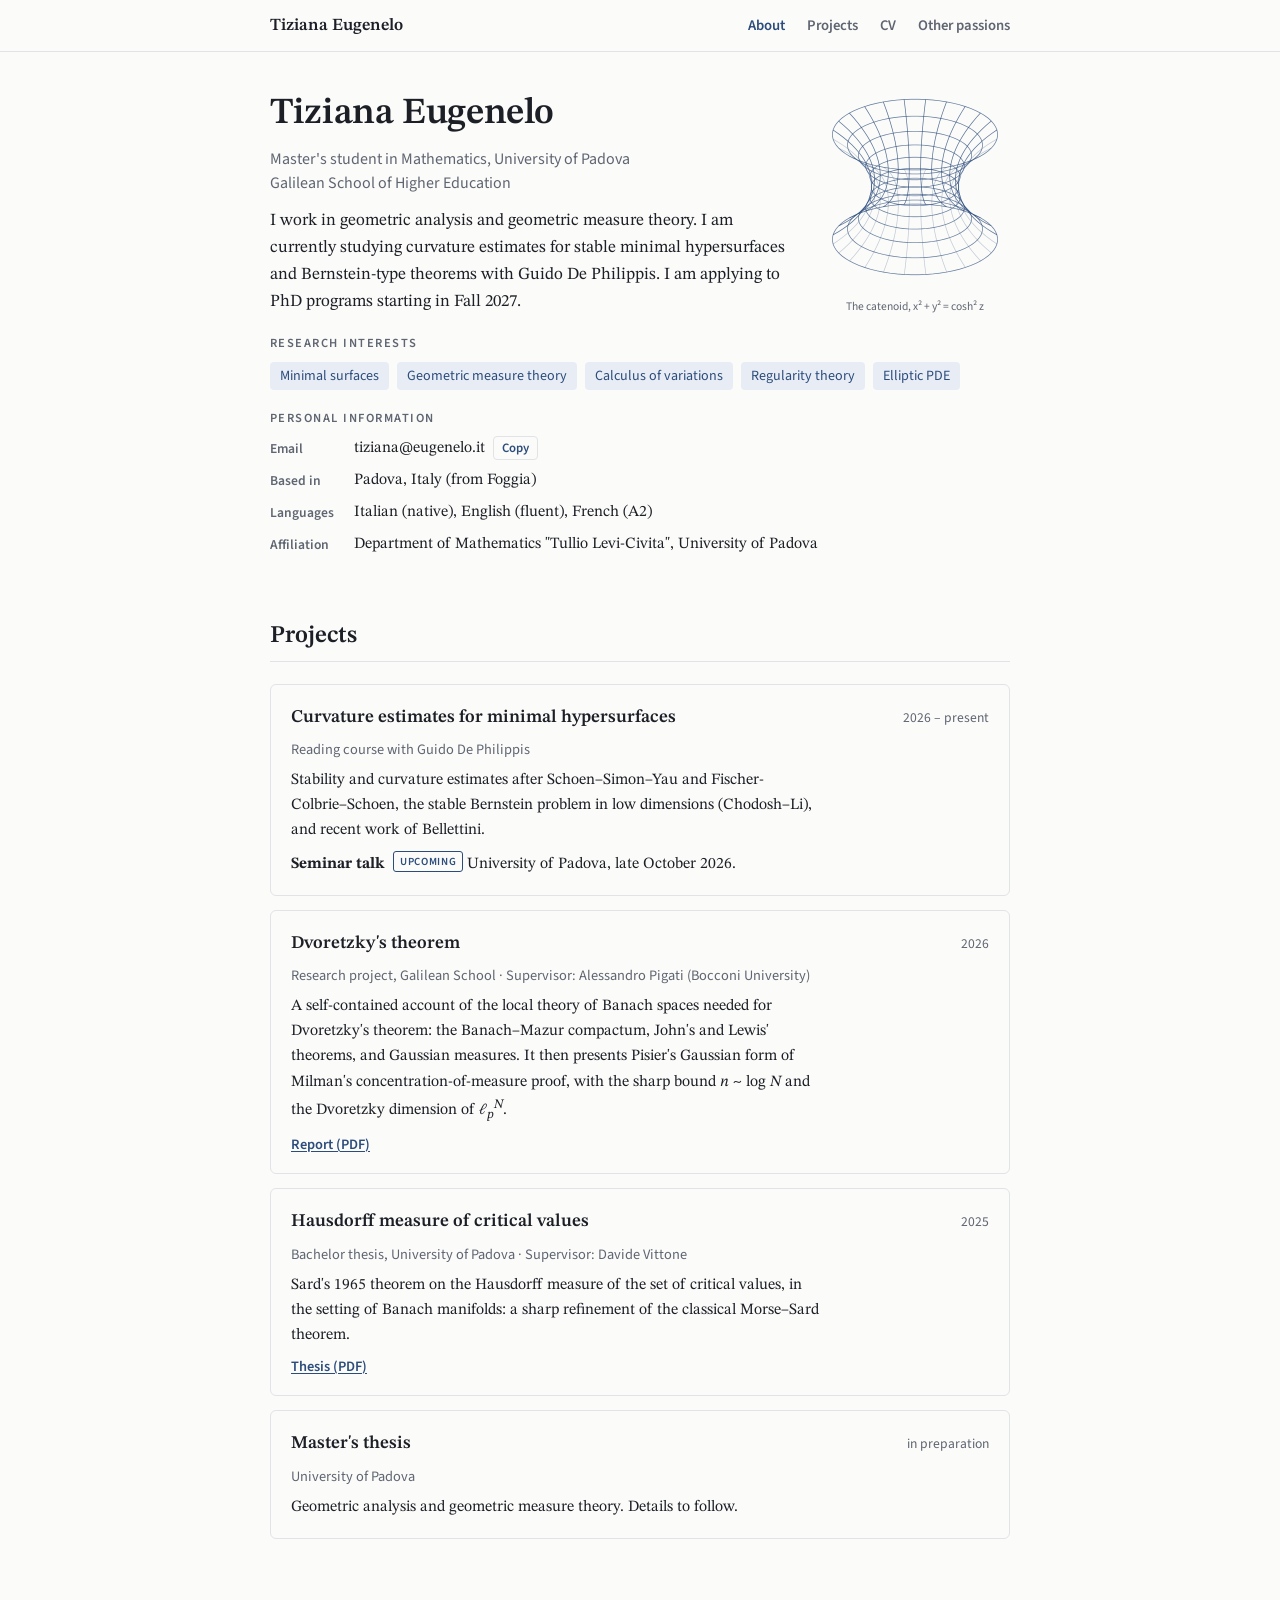
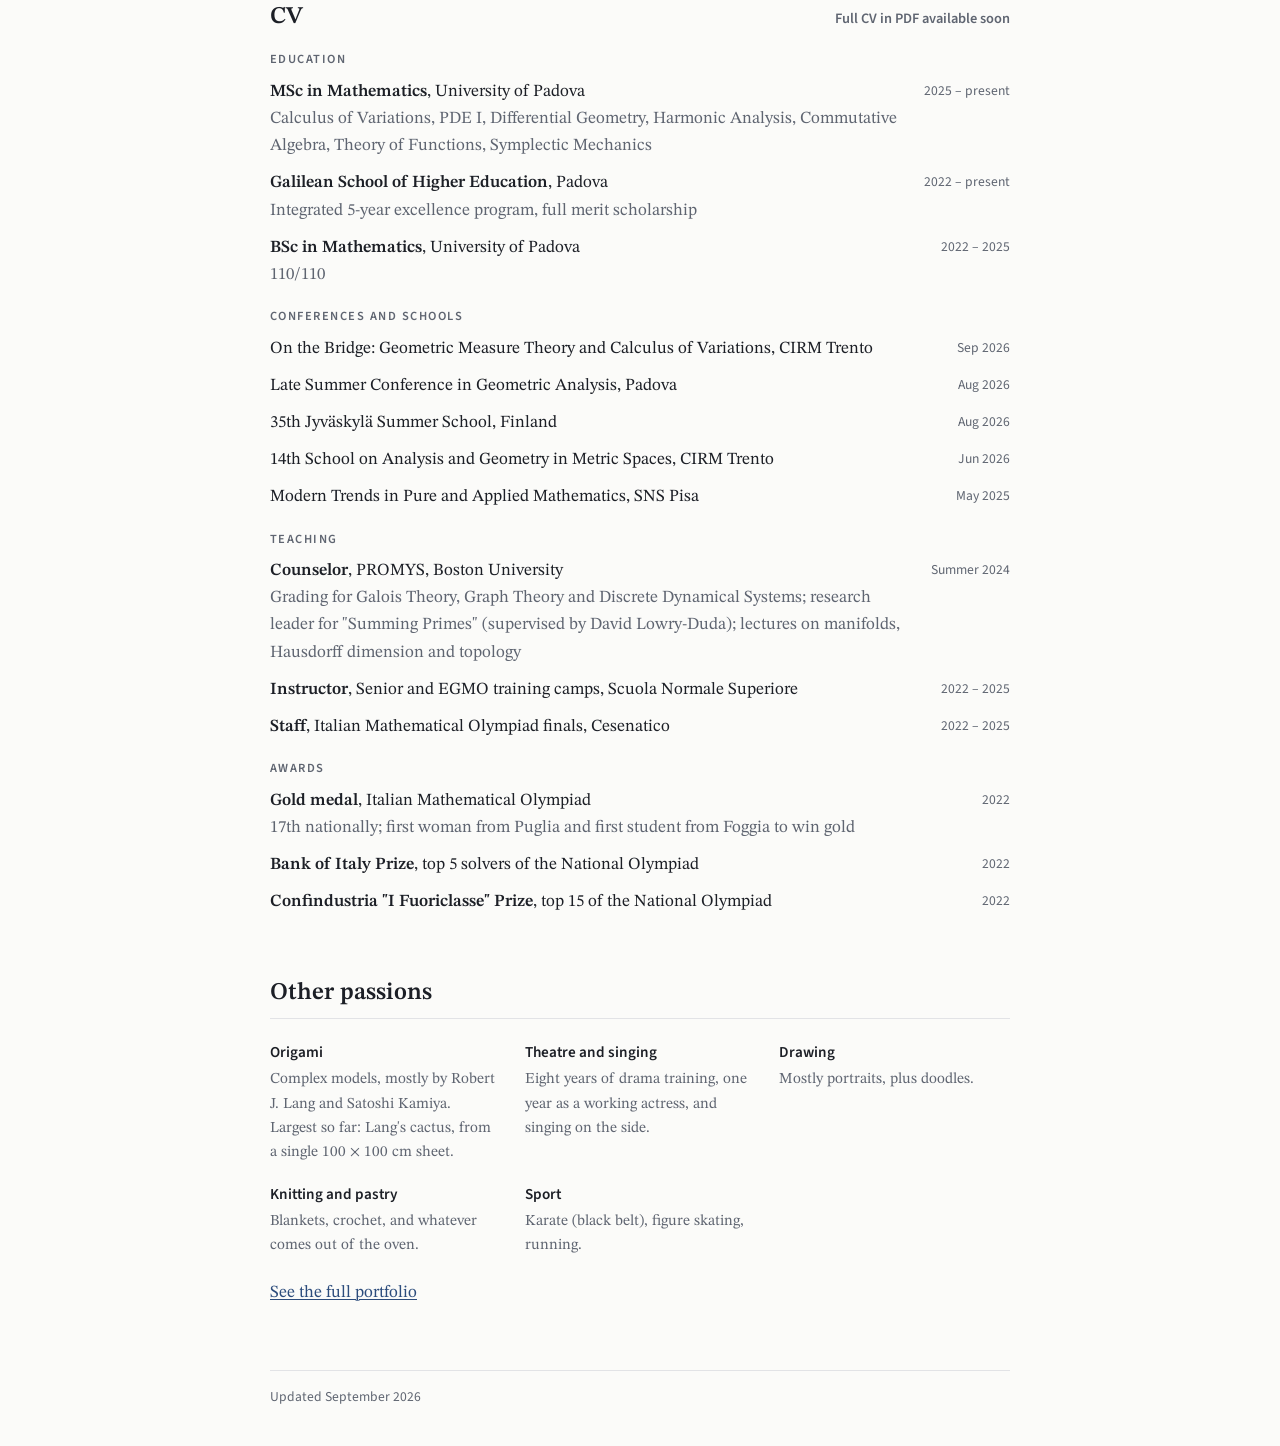
==== index.html @ 927a33cb "Add files via upload" ====
<!doctype html>
<html lang="en">
<head>
<meta charset="utf-8">
<meta name="viewport" content="width=device-width, initial-scale=1, viewport-fit=cover">
<meta name="description" content="Tiziana Eugenelo, master's student in mathematics at the University of Padova and the Galilean School. Geometric analysis and geometric measure theory.">
<title>Tiziana Eugenelo</title>
<link rel="preconnect" href="https://fonts.googleapis.com">
<link rel="stylesheet" href="https://fonts.googleapis.com/css2?family=STIX+Two+Text:ital,wght@0,400;0,600;1,400&family=Source+Sans+3:wght@400;600&display=swap">
<style>
/* Layout: homepage accademica a colonna singola, barra di navigazione fissa con quattro sezioni; catenoide accanto al nome */
:root{
  --paper:#fbfbf9; --ink:#1c1f26; --muted:#5f6571; --rule:#e2e3e6;
  --accent:#2c4c7c; --accent-soft:#e8edf5; --nav:rgba(251,251,249,.92);
  --serif:"STIX Two Text", "Palatino Linotype", Palatino, Georgia, serif;
  --sans:"Source Sans 3", "Segoe UI", system-ui, sans-serif;
}
@media (prefers-color-scheme: dark){:root:not([data-theme="light"]){
  --paper:#15171c; --ink:#e4e6ea; --muted:#9aa0ab; --rule:#2b2f37; --accent:#8fb0e0; --accent-soft:#1f2836; --nav:rgba(21,23,28,.92); color-scheme:dark}}
:root[data-theme="dark"]{
  --paper:#15171c; --ink:#e4e6ea; --muted:#9aa0ab; --rule:#2b2f37; --accent:#8fb0e0; --accent-soft:#1f2836; --nav:rgba(21,23,28,.92); color-scheme:dark}
*{box-sizing:border-box}
html{scroll-behavior:smooth;scroll-padding-top:64px}
@media (prefers-reduced-motion: reduce){html{scroll-behavior:auto}}
body{background:var(--paper);color:var(--ink);font:17px/1.6 var(--serif);margin:0}
a{color:var(--accent);text-decoration-thickness:1px;text-underline-offset:2px}
a:hover{text-decoration-thickness:2px}
a:focus-visible{outline:2px solid var(--accent);outline-offset:2px;border-radius:2px}
h1,h2,h3{font-weight:600;margin:0;text-wrap:balance;line-height:1.2}
h1{font-size:2.3rem;letter-spacing:-.01em}
h2{font-size:1.5rem}
h3{font:600 .78rem/1 var(--sans);letter-spacing:.12em;text-transform:uppercase;color:var(--muted)}
p{margin:0;max-width:66ch}

nav{position:sticky;top:env(safe-area-inset-top,0px);z-index:5;background:var(--nav);backdrop-filter:blur(6px);border-bottom:1px solid var(--rule)}
nav .in{max-width:780px;margin:0 auto;padding-inline:20px;padding-block:12px;display:flex;gap:6px 22px;flex-wrap:wrap;align-items:baseline}
nav .name{font-weight:600;margin-right:auto}
nav a{font:600 .92rem var(--sans);text-decoration:none;color:var(--muted)}
nav a:hover,nav a.on{color:var(--accent)}

main{max-width:780px;margin:0 auto;padding-inline:20px;padding-block:40px 64px;display:grid;gap:64px}
section{display:grid;gap:22px}
section > h2{padding-bottom:10px;border-bottom:1px solid var(--rule)}
.block{display:grid;gap:12px}

/* About */
.intro{display:grid;grid-template-columns:1fr 190px;gap:28px;align-items:center}
.intro > div{display:grid;gap:12px;min-width:0}
.role{font-family:var(--sans);color:var(--muted);font-size:1rem;line-height:1.45}
canvas{width:190px;height:190px;max-width:100%;display:block}
.caption{font:400 .72rem var(--sans);color:var(--muted);text-align:center;margin-top:4px}
.chips{display:flex;flex-wrap:wrap;gap:8px}
.chips span{font:400 .88rem var(--sans);background:var(--accent-soft);color:var(--accent);padding:4px 10px;border-radius:4px}
.facts{display:grid;grid-template-columns:auto 1fr;gap:6px 20px;font-size:.98rem;margin:0}
.facts dt{font:600 .85rem/1.9 var(--sans);color:var(--muted)}
.facts dd{margin:0;min-width:0}
.copy{font:600 .8rem var(--sans);background:transparent;color:var(--accent);border:1px solid var(--rule);border-radius:4px;padding:2px 8px;margin-left:8px;cursor:pointer}
.copy:focus-visible{outline:2px solid var(--accent);outline-offset:2px}

/* Projects */
.projects{display:grid;gap:14px}
.proj{border:1px solid var(--rule);border-radius:6px;padding:18px 20px;display:grid;gap:8px;min-width:0}
.proj .top{display:flex;justify-content:space-between;align-items:baseline;gap:4px 16px;flex-wrap:wrap}
.proj .t{font-size:1.12rem;font-weight:600}
.proj .d{font:400 .85rem var(--sans);color:var(--muted);font-variant-numeric:tabular-nums}
.proj .who{font:400 .9rem var(--sans);color:var(--muted)}
.proj p{font-size:.98rem}
.proj .files{display:flex;gap:16px;flex-wrap:wrap;font:600 .9rem var(--sans)}
.pill{font:600 .68rem var(--sans);letter-spacing:.06em;text-transform:uppercase;color:var(--accent);border:1px solid var(--accent);padding:2px 6px;border-radius:3px;margin-left:8px;vertical-align:3px}

/* CV */
.cvhead{display:flex;justify-content:space-between;align-items:baseline;gap:8px 16px;flex-wrap:wrap}
.cvpdf{font:600 .9rem var(--sans);color:var(--muted)}
.rows{display:grid;gap:10px}
.row{display:grid;grid-template-columns:1fr auto;gap:2px 16px}
.row .t{min-width:0}
.row .t b{font-weight:600}
.row .t span{color:var(--muted)}
.row .d{font:400 .85rem var(--sans);color:var(--muted);white-space:nowrap;text-align:right;font-variant-numeric:tabular-nums;padding-top:3px}

/* Other passions */
.passions{display:grid;grid-template-columns:repeat(auto-fit,minmax(210px,1fr));gap:18px 24px}
.passion{display:grid;gap:4px;align-content:start;min-width:0}
.passion b{font:600 .95rem var(--sans)}
.passion p{font-size:.95rem;color:var(--muted)}

footer{max-width:780px;margin:0 auto;padding-inline:20px;padding-block:0 40px;font:400 .85rem var(--sans);color:var(--muted)}
footer div{border-top:1px solid var(--rule);padding-top:16px}

@media (max-width:600px){
  body{font-size:16px}
  .intro{grid-template-columns:1fr}
  .intro .fig{order:-1;justify-self:start}
  canvas{width:130px;height:130px}
  .caption{text-align:left}
  h1{font-size:1.9rem}
  .row{grid-template-columns:1fr}
  .row .d{text-align:left;padding-top:0}
  nav .name{display:none}
}
</style>
</head>
<body>


<nav aria-label="Sections">
  <div class="in">
    <span class="name">Tiziana Eugenelo</span>
    <a href="#about">About</a>
    <a href="#projects">Projects</a>
    <a href="#cv">CV</a>
    <a href="#passions">Other passions</a>
  </div>
</nav>

<main>
  <section id="about" aria-label="About">
    <div class="intro">
      <div>
        <h1>Tiziana Eugenelo</h1>
        <p class="role">Master's student in Mathematics, University of Padova<br>Galilean School of Higher Education</p>
        <p>I work in geometric analysis and geometric measure theory. I am currently studying curvature estimates for stable minimal hypersurfaces and Bernstein-type theorems with Guido De Philippis. I am applying to PhD programs starting in Fall 2027.</p>
      </div>
      <div class="fig">
        <canvas id="catenoid" width="380" height="380" aria-label="Wireframe drawing of a catenoid, a minimal surface of revolution"></canvas>
        <p class="caption">The catenoid, x² + y² = cosh² z</p>
      </div>
    </div>
    <div class="block">
      <h3>Research interests</h3>
      <div class="chips"><span>Minimal surfaces</span><span>Geometric measure theory</span><span>Calculus of variations</span><span>Regularity theory</span><span>Elliptic PDE</span></div>
    </div>
    <div class="block">
      <h3>Personal information</h3>
      <dl class="facts">
        <dt>Email</dt><dd><span id="email">tiziana@eugenelo.it</span><button class="copy" id="copy" type="button">Copy</button></dd>
        <dt>Based in</dt><dd>Padova, Italy (from Foggia)</dd>
        <dt>Languages</dt><dd>Italian (native), English (fluent), French (A2)</dd>
        <dt>Affiliation</dt><dd>Department of Mathematics "Tullio Levi-Civita", University of Padova</dd>
      </dl>
    </div>
  </section>

  <section id="projects">
    <h2>Projects</h2>
    <div class="projects">
      <article class="proj">
        <div class="top"><span class="t">Curvature estimates for minimal hypersurfaces</span><span class="d">2026 – present</span></div>
        <span class="who">Reading course with Guido De Philippis</span>
        <p>Stability and curvature estimates after Schoen–Simon–Yau and Fischer-Colbrie–Schoen, the stable Bernstein problem in low dimensions (Chodosh–Li), and recent work of Bellettini.</p>
        <p><b>Seminar talk</b><span class="pill">upcoming</span> University of Padova, late October 2026.</p>
      </article>
      <article class="proj">
        <div class="top"><span class="t">Dvoretzky's theorem</span><span class="d">2026</span></div>
        <span class="who">Research project, Galilean School · Supervisor: Alessandro Pigati (Bocconi University)</span>
        <p>A self-contained account of the local theory of Banach spaces needed for Dvoretzky's theorem: the Banach–Mazur compactum, John's and Lewis' theorems, and Gaussian measures. It then presents Pisier's Gaussian form of Milman's concentration-of-measure proof, with the sharp bound <i>n</i> ~ log <i>N</i> and the Dvoretzky dimension of ℓ<sub><i>p</i></sub><sup><i>N</i></sup>.</p>
        <div class="files"><a href="eugenelo-dvoretzky.pdf">Report (PDF)</a></div>
      </article>
      <article class="proj">
        <div class="top"><span class="t">Hausdorff measure of critical values</span><span class="d">2025</span></div>
        <span class="who">Bachelor thesis, University of Padova · Supervisor: Davide Vittone</span>
        <p>Sard's 1965 theorem on the Hausdorff measure of the set of critical values, in the setting of Banach manifolds: a sharp refinement of the classical Morse–Sard theorem.</p>
        <div class="files"><a href="eugenelo-bachelor-thesis.pdf">Thesis (PDF)</a></div>
      </article>
      <article class="proj">
        <div class="top"><span class="t">Master's thesis</span><span class="d">in preparation</span></div>
        <span class="who">University of Padova</span>
        <p>Geometric analysis and geometric measure theory. Details to follow.</p>
      </article>
    </div>
  </section>

  <section id="cv">
    <div class="cvhead"><h2>CV</h2><span class="cvpdf">Full CV in PDF available soon</span></div>

    <div class="block">
      <h3>Education</h3>
      <div class="rows">
        <div class="row"><div class="t"><b>MSc in Mathematics</b>, University of Padova<br><span>Calculus of Variations, PDE I, Differential Geometry, Harmonic Analysis, Commutative Algebra, Theory of Functions, Symplectic Mechanics</span></div><span class="d">2025 – present</span></div>
        <div class="row"><div class="t"><b>Galilean School of Higher Education</b>, Padova<br><span>Integrated 5-year excellence program, full merit scholarship</span></div><span class="d">2022 – present</span></div>
        <div class="row"><div class="t"><b>BSc in Mathematics</b>, University of Padova<br><span>110/110</span></div><span class="d">2022 – 2025</span></div>
      </div>
    </div>

    <div class="block">
      <h3>Conferences and schools</h3>
      <div class="rows">
        <div class="row"><div class="t">On the Bridge: Geometric Measure Theory and Calculus of Variations, CIRM Trento</div><span class="d">Sep 2026</span></div>
        <div class="row"><div class="t">Late Summer Conference in Geometric Analysis, Padova</div><span class="d">Aug 2026</span></div>
        <div class="row"><div class="t">35th Jyväskylä Summer School, Finland</div><span class="d">Aug 2026</span></div>
        <div class="row"><div class="t">14th School on Analysis and Geometry in Metric Spaces, CIRM Trento</div><span class="d">Jun 2026</span></div>
        <div class="row"><div class="t">Modern Trends in Pure and Applied Mathematics, SNS Pisa</div><span class="d">May 2025</span></div>
      </div>
    </div>

    <div class="block">
      <h3>Teaching</h3>
      <div class="rows">
        <div class="row"><div class="t"><b>Counselor</b>, PROMYS, Boston University<br><span>Grading for Galois Theory, Graph Theory and Discrete Dynamical Systems; research leader for "Summing Primes" (supervised by David Lowry-Duda); lectures on manifolds, Hausdorff dimension and topology</span></div><span class="d">Summer 2024</span></div>
        <div class="row"><div class="t"><b>Instructor</b>, Senior and EGMO training camps, Scuola Normale Superiore</div><span class="d">2022 – 2025</span></div>
        <div class="row"><div class="t"><b>Staff</b>, Italian Mathematical Olympiad finals, Cesenatico</div><span class="d">2022 – 2025</span></div>
      </div>
    </div>

    <div class="block">
      <h3>Awards</h3>
      <div class="rows">
        <div class="row"><div class="t"><b>Gold medal</b>, Italian Mathematical Olympiad<br><span>17th nationally; first woman from Puglia and first student from Foggia to win gold</span></div><span class="d">2022</span></div>
        <div class="row"><div class="t"><b>Bank of Italy Prize</b>, top 5 solvers of the National Olympiad</div><span class="d">2022</span></div>
        <div class="row"><div class="t"><b>Confindustria "I Fuoriclasse" Prize</b>, top 15 of the National Olympiad</div><span class="d">2022</span></div>
      </div>
    </div>
  </section>

  <section id="passions">
    <h2>Other passions</h2>
    <div class="passions">
      <div class="passion"><b>Origami</b><p>Complex models, mostly by Robert J. Lang and Satoshi Kamiya. Largest so far: Lang's cactus, from a single 100 × 100 cm sheet.</p></div>
      <div class="passion"><b>Theatre and singing</b><p>Eight years of drama training, one year as a working actress, and singing on the side.</p></div>
      <div class="passion"><b>Drawing</b><p>Mostly portraits, plus doodles.</p></div>
      <div class="passion"><b>Knitting and pastry</b><p>Blankets, crochet, and whatever comes out of the oven.</p></div>
      <div class="passion"><b>Sport</b><p>Karate (black belt), figure skating, running.</p></div>
    </div>
    <p><a href="https://tizianaeugenelo.wixsite.com/tiziana-eugenelo">See the full portfolio</a></p>
  </section>
</main>

<footer><div>Updated September 2026</div></footer>

<script>
(function(){
  var btn=document.getElementById('copy');
  btn.addEventListener('click',function(){
    var t=document.getElementById('email').textContent;
    function sel(){var r=document.createRange();r.selectNodeContents(document.getElementById('email'));var s=getSelection();s.removeAllRanges();s.addRange(r);btn.textContent='Selected';}
    if(navigator.clipboard&&navigator.clipboard.writeText){navigator.clipboard.writeText(t).then(function(){btn.textContent='Copied';},sel);}else sel();
    setTimeout(function(){btn.textContent='Copy';},1800);
  });
  var links=[].slice.call(document.querySelectorAll('nav a'));
  if('IntersectionObserver' in window){
    var io=new IntersectionObserver(function(es){es.forEach(function(e){if(e.isIntersecting){links.forEach(function(a){a.classList.toggle('on',a.getAttribute('href')==='#'+e.target.id);});}});},{rootMargin:'-40% 0px -55% 0px'});
    document.querySelectorAll('main section').forEach(function(s){io.observe(s);});
  }
})();
(function(){
  var c=document.getElementById('catenoid'); if(!c) return;
  var ctx=c.getContext('2d'), W=c.width, H=c.height;
  var reduce=window.matchMedia&&window.matchMedia('(prefers-reduced-motion: reduce)').matches;
  function colors(){var s=getComputedStyle(document.documentElement);return s.getPropertyValue('--accent').trim()||'#2c4c7c';}
  var col=colors();
  var V=1.25, scale=W/(2*Math.cosh(V)*1.15);
  function proj(u,v,a){
    var x=Math.cosh(v)*Math.cos(u), y=Math.cosh(v)*Math.sin(u), z=v;
    var xr=x*Math.cos(a)-y*Math.sin(a), yr=x*Math.sin(a)+y*Math.cos(a);
    var tilt=0.42, zr=z*Math.cos(tilt)-yr*Math.sin(tilt), depth=z*Math.sin(tilt)+yr*Math.cos(tilt);
    return [W/2+xr*scale, H/2-zr*scale*1.05, depth];
  }
  function line(pts){ctx.beginPath();pts.forEach(function(p,i){i?ctx.lineTo(p[0],p[1]):ctx.moveTo(p[0],p[1]);});ctx.stroke();}
  function draw(a){
    col=colors();
    ctx.clearRect(0,0,W,H); ctx.lineWidth=1.4; ctx.strokeStyle=col;
    var i,j,pts;
    for(i=0;i<=10;i++){var v=-V+2*V*i/10;pts=[];for(j=0;j<=72;j++)pts.push(proj(2*Math.PI*j/72,v,a));ctx.globalAlpha=0.75;line(pts);}
    for(i=0;i<24;i++){var u=2*Math.PI*i/24;pts=[];for(j=0;j<=30;j++)pts.push(proj(u,-V+2*V*j/30,a));var d=proj(u,0,a)[2];ctx.globalAlpha=d>0?0.28:0.8;line(pts);}
    ctx.globalAlpha=1;
  }
  if(reduce){draw(0.6);return;}
  var a=0.6; function tick(){a+=0.0035;draw(a);requestAnimationFrame(tick);} tick();
})();
</script>

</body>
</html>
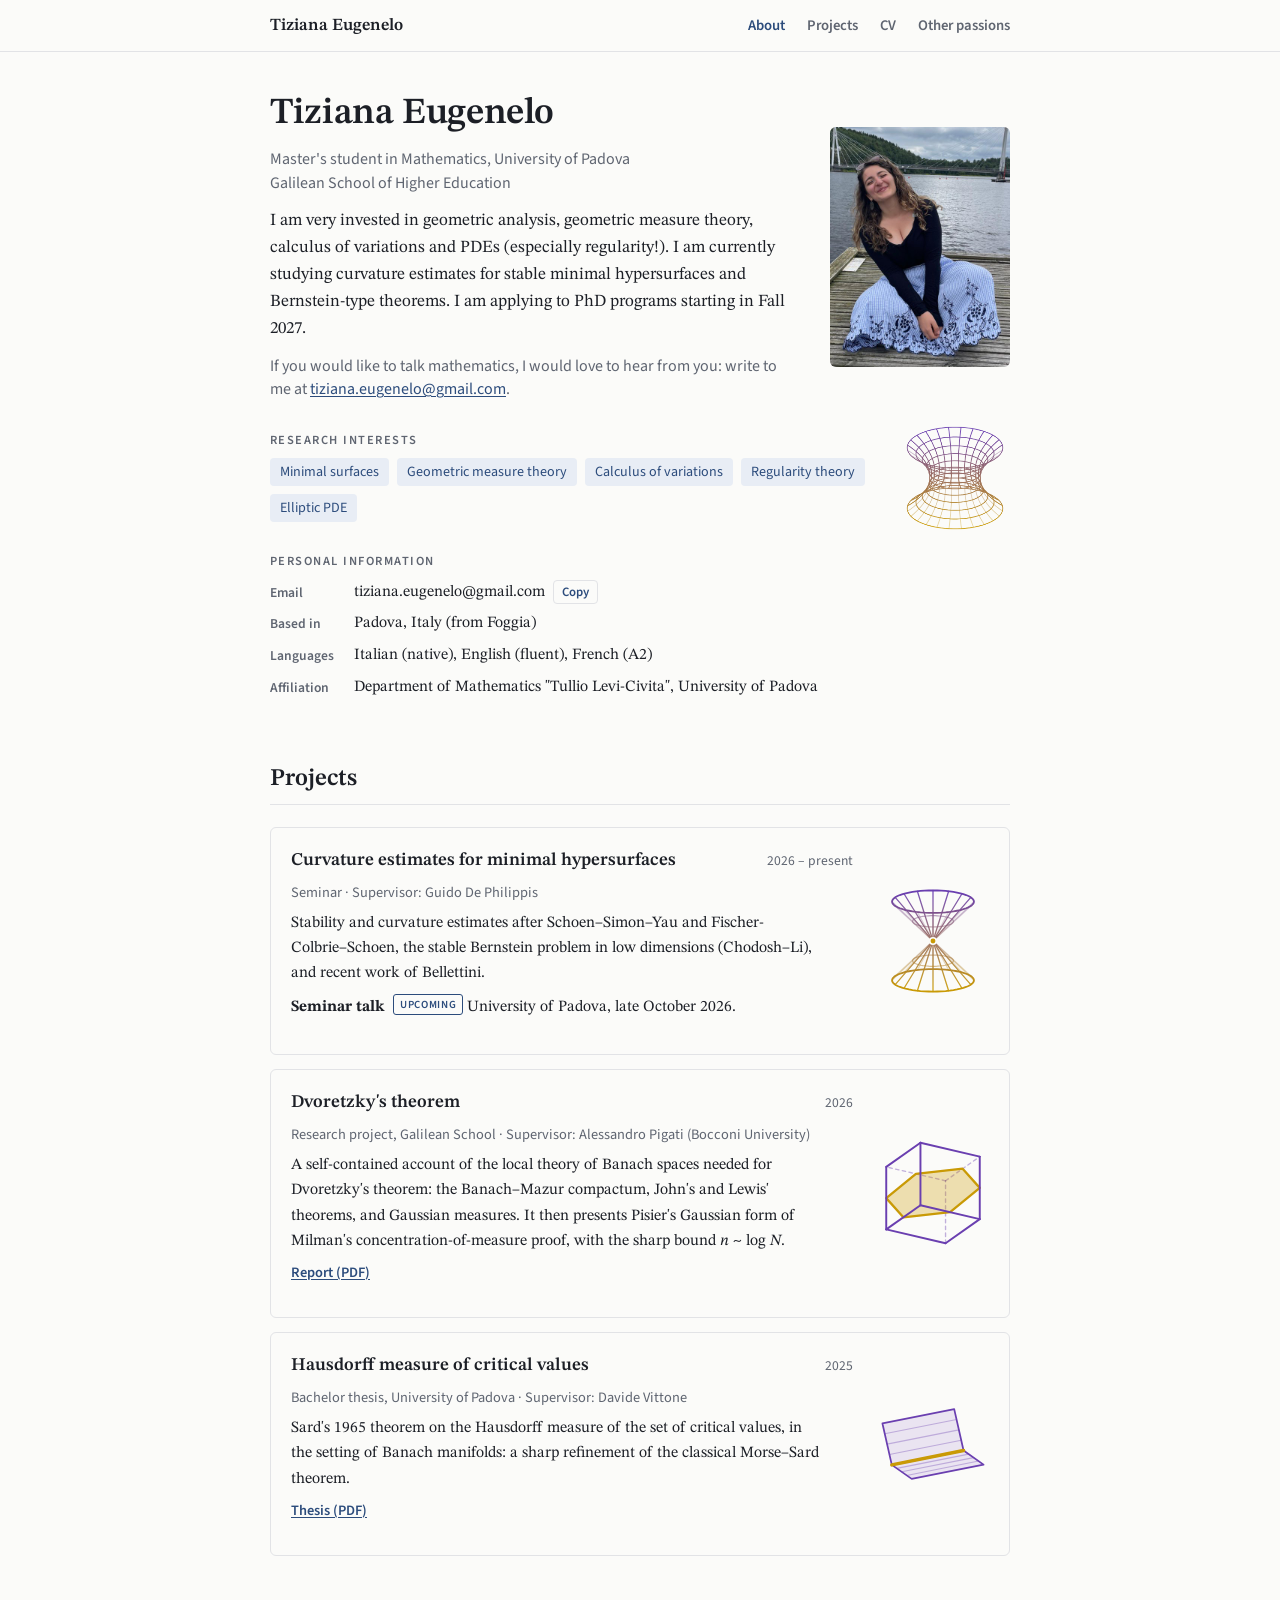
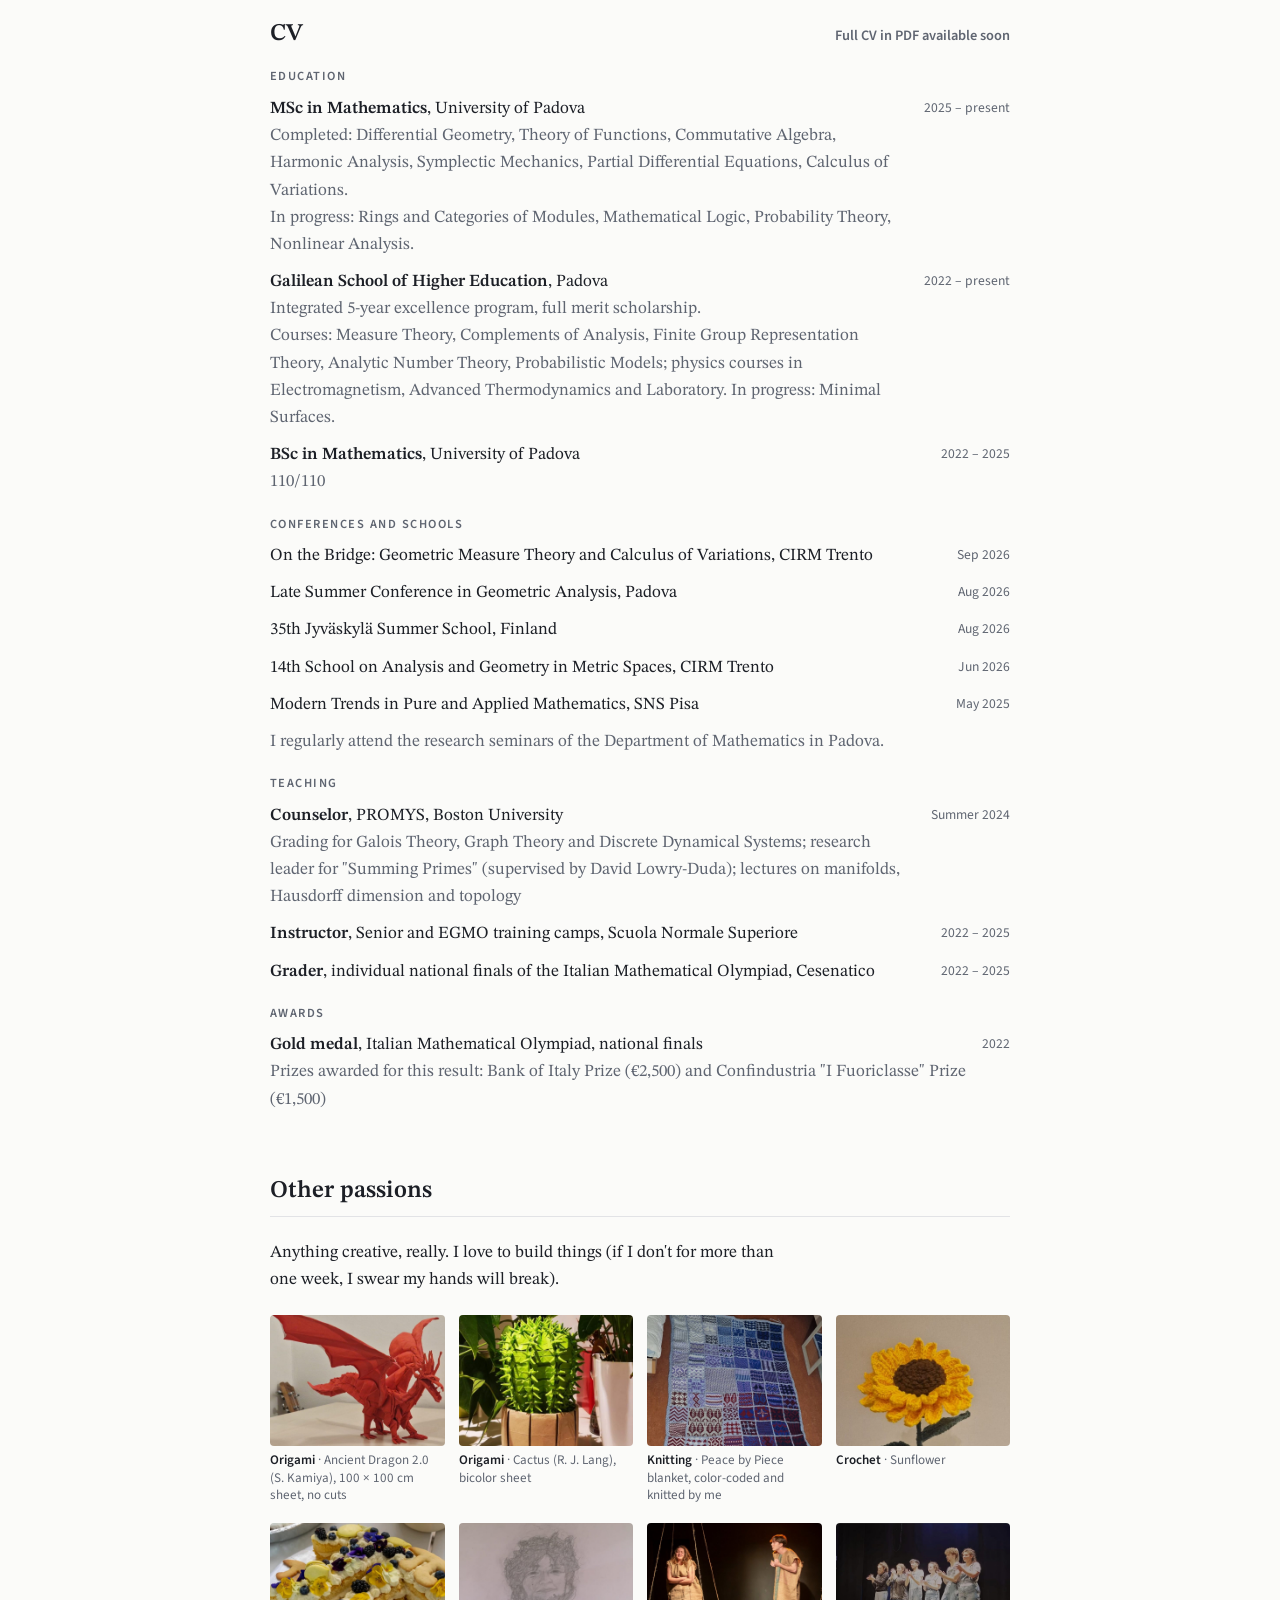
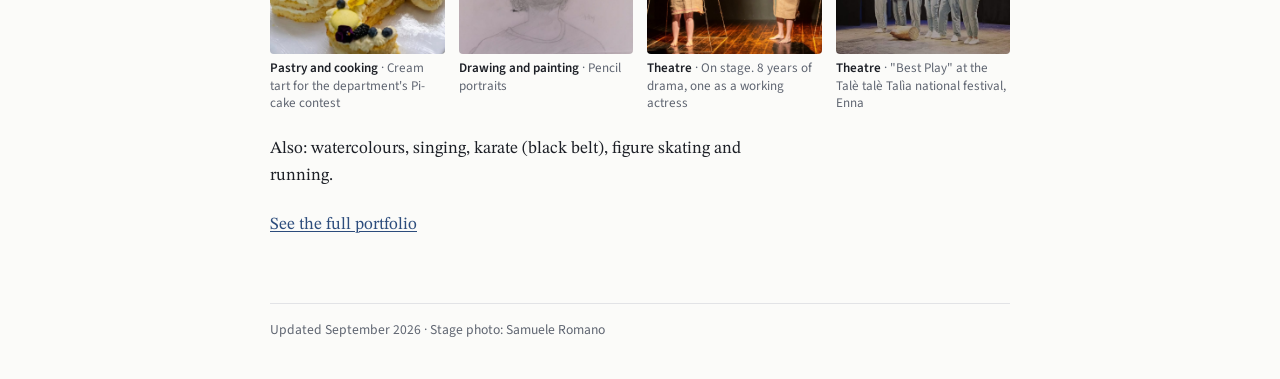
==== commit c0381258: "Add files via upload" ====
--- a/index.html
+++ b/index.html
@@ -8,17 +8,17 @@
 <link rel="preconnect" href="https://fonts.googleapis.com">
 <link rel="stylesheet" href="https://fonts.googleapis.com/css2?family=STIX+Two+Text:ital,wght@0,400;0,600;1,400&family=Source+Sans+3:wght@400;600&display=swap">
 <style>
-/* Layout: homepage accademica a colonna singola, barra di navigazione fissa con quattro sezioni; catenoide accanto al nome */
+/* Layout: homepage accademica a colonna singola, barra fissa con quattro sezioni; foto accanto al nome, catenoide accanto agli interessi, galleria 4×2 per le passioni */
 :root{
   --paper:#fbfbf9; --ink:#1c1f26; --muted:#5f6571; --rule:#e2e3e6;
-  --accent:#2c4c7c; --accent-soft:#e8edf5; --nav:rgba(251,251,249,.92);
+  --accent:#2c4c7c; --accent-soft:#e8edf5; --cat-a:#6a3fb0; --cat-b:#c99a06; --nav:rgba(251,251,249,.92);
   --serif:"STIX Two Text", "Palatino Linotype", Palatino, Georgia, serif;
   --sans:"Source Sans 3", "Segoe UI", system-ui, sans-serif;
 }
 @media (prefers-color-scheme: dark){:root:not([data-theme="light"]){
-  --paper:#15171c; --ink:#e4e6ea; --muted:#9aa0ab; --rule:#2b2f37; --accent:#8fb0e0; --accent-soft:#1f2836; --nav:rgba(21,23,28,.92); color-scheme:dark}}
+  --paper:#15171c; --ink:#e4e6ea; --muted:#9aa0ab; --rule:#2b2f37; --accent:#8fb0e0; --accent-soft:#1f2836; --cat-a:#b28ef0; --cat-b:#f2cc4a; --nav:rgba(21,23,28,.92); color-scheme:dark}}
 :root[data-theme="dark"]{
-  --paper:#15171c; --ink:#e4e6ea; --muted:#9aa0ab; --rule:#2b2f37; --accent:#8fb0e0; --accent-soft:#1f2836; --nav:rgba(21,23,28,.92); color-scheme:dark}
+  --paper:#15171c; --ink:#e4e6ea; --muted:#9aa0ab; --rule:#2b2f37; --accent:#8fb0e0; --accent-soft:#1f2836; --cat-a:#b28ef0; --cat-b:#f2cc4a; --nav:rgba(21,23,28,.92); color-scheme:dark}
 *{box-sizing:border-box}
 html{scroll-behavior:smooth;scroll-padding-top:64px}
 @media (prefers-reduced-motion: reduce){html{scroll-behavior:auto}}
@@ -44,10 +44,13 @@
 .block{display:grid;gap:12px}
 
 /* About */
-.intro{display:grid;grid-template-columns:1fr 190px;gap:28px;align-items:center}
+.intro{display:grid;grid-template-columns:1fr 180px;gap:32px;align-items:center}
+.photo{width:180px;height:auto;aspect-ratio:3/4;max-width:100%;object-fit:cover;border-radius:6px;display:block}
+.interests{display:grid;grid-template-columns:1fr 110px;gap:20px;align-items:center}
+.interests > div{display:grid;gap:12px;min-width:0}
 .intro > div{display:grid;gap:12px;min-width:0}
 .role{font-family:var(--sans);color:var(--muted);font-size:1rem;line-height:1.45}
-canvas{width:190px;height:190px;max-width:100%;display:block}
+canvas{width:110px;height:110px;max-width:100%;display:block}
 .caption{font:400 .72rem var(--sans);color:var(--muted);text-align:center;margin-top:4px}
 .chips{display:flex;flex-wrap:wrap;gap:8px}
 .chips span{font:400 .88rem var(--sans);background:var(--accent-soft);color:var(--accent);padding:4px 10px;border-radius:4px}
@@ -66,6 +69,21 @@
 .proj .who{font:400 .9rem var(--sans);color:var(--muted)}
 .proj p{font-size:.98rem}
 .proj .files{display:flex;gap:16px;flex-wrap:wrap;font:600 .9rem var(--sans)}
+.proj.withfig{grid-template-columns:minmax(0,1fr) 112px;column-gap:24px}
+.proj.withfig > *{grid-column:1}
+.proj.withfig > .pfig{grid-column:2;grid-row:1 / span 6;align-self:center}
+.pfig{width:112px;height:112px;display:block;fill:none;stroke-linecap:round;stroke-linejoin:round}
+.pfig .hid{stroke:var(--cat-a);stroke-width:1.2;opacity:.4;stroke-dasharray:3 3}
+.pfig .face{fill:var(--cat-b);fill-opacity:.3;stroke:var(--cat-b);stroke-width:2}
+.pfig .edge{stroke:var(--cat-a);stroke-width:1.7}
+.pfig .sheet{fill:var(--cat-a);fill-opacity:.12;stroke:var(--cat-a);stroke-width:1.6}
+.pfig .rule{stroke:var(--cat-a);stroke-width:1;opacity:.35}
+.pfig .crease{stroke:var(--cat-b);stroke-width:3.2}
+.pfig .ring{stroke-width:1.7}
+.pfig .ring.thin{stroke-width:1.1;opacity:.55}
+.pfig .gen{stroke-width:1.2;opacity:.9}
+.pfig .gen.back{opacity:.3}
+.pfig .vertex{fill:var(--cat-b);stroke:var(--paper);stroke-width:1.5}
 .pill{font:600 .68rem var(--sans);letter-spacing:.06em;text-transform:uppercase;color:var(--accent);border:1px solid var(--accent);padding:2px 6px;border-radius:3px;margin-left:8px;vertical-align:3px}
 
 /* CV */
@@ -79,10 +97,11 @@
 .row .d{font:400 .85rem var(--sans);color:var(--muted);white-space:nowrap;text-align:right;font-variant-numeric:tabular-nums;padding-top:3px}
 
 /* Other passions */
-.passions{display:grid;grid-template-columns:repeat(auto-fit,minmax(210px,1fr));gap:18px 24px}
-.passion{display:grid;gap:4px;align-content:start;min-width:0}
-.passion b{font:600 .95rem var(--sans)}
-.passion p{font-size:.95rem;color:var(--muted)}
+.gallery{display:grid;grid-template-columns:repeat(4,minmax(0,1fr));gap:18px 14px}
+.gallery figure{margin:0;display:grid;gap:6px;align-content:start;min-width:0}
+.gallery img{width:100%;height:auto;aspect-ratio:4/3;object-fit:cover;border-radius:4px;display:block;background:var(--rule)}
+.gallery figcaption{font:400 .82rem/1.35 var(--sans);color:var(--muted)}
+.gallery figcaption b{font-weight:600;color:var(--ink)}
 
 footer{max-width:780px;margin:0 auto;padding-inline:20px;padding-block:0 40px;font:400 .85rem var(--sans);color:var(--muted)}
 footer div{border-top:1px solid var(--rule);padding-top:16px}
@@ -91,8 +110,12 @@
   body{font-size:16px}
   .intro{grid-template-columns:1fr}
   .intro .fig{order:-1;justify-self:start}
-  canvas{width:130px;height:130px}
-  .caption{text-align:left}
+  .photo{width:140px}
+  .interests{grid-template-columns:1fr 84px}
+  canvas{width:84px;height:84px}
+  .gallery{grid-template-columns:repeat(2,minmax(0,1fr))}
+  .proj.withfig{grid-template-columns:minmax(0,1fr)}
+  .proj.withfig > .pfig{grid-column:1;grid-row:auto;order:-1;width:84px;height:84px}
   h1{font-size:1.9rem}
   .row{grid-template-columns:1fr}
   .row .d{text-align:left;padding-top:0}
@@ -119,21 +142,24 @@
       <div>
         <h1>Tiziana Eugenelo</h1>
         <p class="role">Master's student in Mathematics, University of Padova<br>Galilean School of Higher Education</p>
-        <p>I work in geometric analysis and geometric measure theory. I am currently studying curvature estimates for stable minimal hypersurfaces and Bernstein-type theorems with Guido De Philippis. I am applying to PhD programs starting in Fall 2027.</p>
+        <p>I am very invested in geometric analysis, geometric measure theory, calculus of variations and PDEs (especially regularity!). I am currently studying curvature estimates for stable minimal hypersurfaces and Bernstein-type theorems. I am applying to PhD programs starting in Fall 2027.</p>
+        <p class="role">If you would like to talk mathematics, I would love to hear from you: write to me at <a href="mailto:tiziana.eugenelo@gmail.com" class="mail">tiziana.eugenelo@gmail.com</a>.</p>
       </div>
       <div class="fig">
-        <canvas id="catenoid" width="380" height="380" aria-label="Wireframe drawing of a catenoid, a minimal surface of revolution"></canvas>
-        <p class="caption">The catenoid, x² + y² = cosh² z</p>
-      </div>
-    </div>
-    <div class="block">
-      <h3>Research interests</h3>
-      <div class="chips"><span>Minimal surfaces</span><span>Geometric measure theory</span><span>Calculus of variations</span><span>Regularity theory</span><span>Elliptic PDE</span></div>
+        <img class="photo" src="tiziana.jpg" alt="Tiziana Eugenelo sitting on a pier by a lake in Jyväskylä" width="480" height="640">
+      </div>
+    </div>
+    <div class="interests">
+      <div>
+        <h3>Research interests</h3>
+        <div class="chips"><span>Minimal surfaces</span><span>Geometric measure theory</span><span>Calculus of variations</span><span>Regularity theory</span><span>Elliptic PDE</span></div>
+      </div>
+      <canvas id="catenoid" width="240" height="240" role="img" aria-label="Rotating wireframe of a catenoid, a minimal surface of revolution"></canvas>
     </div>
     <div class="block">
       <h3>Personal information</h3>
       <dl class="facts">
-        <dt>Email</dt><dd><span id="email">tiziana@eugenelo.it</span><button class="copy" id="copy" type="button">Copy</button></dd>
+        <dt>Email</dt><dd><span id="email">tiziana.eugenelo@gmail.com</span><button class="copy" id="copy" type="button">Copy</button></dd>
         <dt>Based in</dt><dd>Padova, Italy (from Foggia)</dd>
         <dt>Languages</dt><dd>Italian (native), English (fluent), French (A2)</dd>
         <dt>Affiliation</dt><dd>Department of Mathematics "Tullio Levi-Civita", University of Padova</dd>
@@ -144,29 +170,27 @@
   <section id="projects">
     <h2>Projects</h2>
     <div class="projects">
-      <article class="proj">
+      <article class="proj withfig">
+        <svg class="pfig" viewBox="8.0 8.0 104.0 104.0" role="img" aria-label="A double cone; its vertex is an isolated singular point, as for minimal cones"><defs><linearGradient id="gk" gradientUnits="userSpaceOnUse" x1="0" y1="10" x2="0" y2="110"><stop offset="0.05" style="stop-color:var(--cat-a)"/><stop offset="0.95" style="stop-color:var(--cat-b)"/></linearGradient></defs><polyline points="98.0,96.5 97.8,97.6 97.2,98.7 96.1,99.8 94.7,100.8 92.9,101.8 90.7,102.7 88.2,103.5 85.4,104.3 82.3,105.0 79.0,105.6 75.5,106.1 71.7,106.5 67.9,106.8 64.0,106.9 60.0,107.0 56.0,106.9 52.1,106.8 48.3,106.5 44.5,106.1 41.0,105.6 37.7,105.0 34.6,104.3 31.8,103.5 29.3,102.7 27.1,101.8 25.3,100.8 23.9,99.8 22.8,98.7 22.2,97.6 22.0,96.5 22.2,95.4 22.8,94.4 23.9,93.3 25.3,92.3 27.1,91.3 29.3,90.4 31.8,89.5 34.6,88.7 37.7,88.1 41.0,87.5 44.5,87.0 48.3,86.6 52.1,86.3 56.0,86.1 60.0,86.1 64.0,86.1 67.9,86.3 71.7,86.6 75.5,87.0 79.0,87.5 82.3,88.1 85.4,88.7 88.2,89.5 90.7,90.4 92.9,91.3 94.7,92.3 96.1,93.3 97.2,94.4 97.8,95.4 98.0,96.5" stroke="url(#gk)" class="ring"/><polyline points="98.0,23.5 97.8,24.6 97.2,25.6 96.1,26.7 94.7,27.7 92.9,28.7 90.7,29.6 88.2,30.5 85.4,31.3 82.3,31.9 79.0,32.5 75.5,33.0 71.7,33.4 67.9,33.7 64.0,33.9 60.0,33.9 56.0,33.9 52.1,33.7 48.3,33.4 44.5,33.0 41.0,32.5 37.7,31.9 34.6,31.3 31.8,30.5 29.3,29.6 27.1,28.7 25.3,27.7 23.9,26.7 22.8,25.6 22.2,24.6 22.0,23.5 22.2,22.4 22.8,21.3 23.9,20.2 25.3,19.2 27.1,18.2 29.3,17.3 31.8,16.5 34.6,15.7 37.7,15.0 41.0,14.4 44.5,13.9 48.3,13.5 52.1,13.2 56.0,13.1 60.0,13.0 64.0,13.1 67.9,13.2 71.7,13.5 75.5,13.9 79.0,14.4 82.3,15.0 85.4,15.7 88.2,16.5 90.7,17.3 92.9,18.2 94.7,19.2 96.1,20.2 97.2,21.3 97.8,22.4 98.0,23.5" stroke="url(#gk)" class="ring"/><polyline points="79.0,78.3 78.9,78.8 78.6,79.4 78.1,79.9 77.4,80.4 76.5,80.9 75.4,81.3 74.1,81.8 72.7,82.2 71.2,82.5 69.5,82.8 67.7,83.0 65.9,83.2 64.0,83.4 62.0,83.5 60.0,83.5 58.0,83.5 56.0,83.4 54.1,83.2 52.3,83.0 50.5,82.8 48.8,82.5 47.3,82.2 45.9,81.8 44.6,81.3 43.5,80.9 42.6,80.4 41.9,79.9 41.4,79.4 41.1,78.8 41.0,78.3 41.1,77.7 41.4,77.2 41.9,76.6 42.6,76.1 43.5,75.6 44.6,75.2 45.9,74.8 47.3,74.4 48.8,74.0 50.5,73.7 52.3,73.5 54.1,73.3 56.0,73.1 58.0,73.1 60.0,73.0 62.0,73.1 64.0,73.1 65.9,73.3 67.7,73.5 69.5,73.7 71.2,74.0 72.7,74.4 74.1,74.8 75.4,75.2 76.5,75.6 77.4,76.1 78.1,76.6 78.6,77.2 78.9,77.7 79.0,78.3" stroke="url(#gk)" class="ring thin"/><polyline points="79.0,41.7 78.9,42.3 78.6,42.8 78.1,43.4 77.4,43.9 76.5,44.4 75.4,44.8 74.1,45.2 72.7,45.6 71.2,46.0 69.5,46.3 67.7,46.5 65.9,46.7 64.0,46.9 62.0,46.9 60.0,47.0 58.0,46.9 56.0,46.9 54.1,46.7 52.3,46.5 50.5,46.3 48.8,46.0 47.3,45.6 45.9,45.2 44.6,44.8 43.5,44.4 42.6,43.9 41.9,43.4 41.4,42.8 41.1,42.3 41.0,41.7 41.1,41.2 41.4,40.6 41.9,40.1 42.6,39.6 43.5,39.1 44.6,38.7 45.9,38.2 47.3,37.8 48.8,37.5 50.5,37.2 52.3,37.0 54.1,36.8 56.0,36.6 58.0,36.5 60.0,36.5 62.0,36.5 64.0,36.6 65.9,36.8 67.7,37.0 69.5,37.2 71.2,37.5 72.7,37.8 74.1,38.2 75.4,38.7 76.5,39.1 77.4,39.6 78.1,40.1 78.6,40.6 78.9,41.2 79.0,41.7" stroke="url(#gk)" class="ring thin"/><line x1="98.0" y1="23.5" x2="22.0" y2="96.5" stroke="url(#gk)" class="gen back"/><line x1="95.1" y1="27.5" x2="24.9" y2="92.5" stroke="url(#gk)" class="gen back"/><line x1="86.9" y1="30.9" x2="33.1" y2="89.1" stroke="url(#gk)" class="gen back"/><line x1="74.5" y1="33.1" x2="45.5" y2="86.9" stroke="url(#gk)" class="gen back"/><line x1="60.0" y1="33.9" x2="60.0" y2="86.1" stroke="url(#gk)" class="gen back"/><line x1="45.5" y1="33.1" x2="74.5" y2="86.9" stroke="url(#gk)" class="gen back"/><line x1="33.1" y1="30.9" x2="86.9" y2="89.1" stroke="url(#gk)" class="gen back"/><line x1="24.9" y1="27.5" x2="95.1" y2="92.5" stroke="url(#gk)" class="gen back"/><line x1="22.0" y1="23.5" x2="98.0" y2="96.5" stroke="url(#gk)" class="gen back"/><line x1="24.9" y1="19.5" x2="95.1" y2="100.5" stroke="url(#gk)" class="gen"/><line x1="33.1" y1="16.1" x2="86.9" y2="103.9" stroke="url(#gk)" class="gen"/><line x1="45.5" y1="13.8" x2="74.5" y2="106.2" stroke="url(#gk)" class="gen"/><line x1="60.0" y1="13.0" x2="60.0" y2="107.0" stroke="url(#gk)" class="gen"/><line x1="74.5" y1="13.8" x2="45.5" y2="106.2" stroke="url(#gk)" class="gen"/><line x1="86.9" y1="16.1" x2="33.1" y2="103.9" stroke="url(#gk)" class="gen"/><line x1="95.1" y1="19.5" x2="24.9" y2="100.5" stroke="url(#gk)" class="gen"/><circle cx="60.0" cy="60.0" r="3" class="vertex"/></svg>
         <div class="top"><span class="t">Curvature estimates for minimal hypersurfaces</span><span class="d">2026 – present</span></div>
-        <span class="who">Reading course with Guido De Philippis</span>
+        <span class="who">Seminar · Supervisor: Guido De Philippis</span>
         <p>Stability and curvature estimates after Schoen–Simon–Yau and Fischer-Colbrie–Schoen, the stable Bernstein problem in low dimensions (Chodosh–Li), and recent work of Bellettini.</p>
         <p><b>Seminar talk</b><span class="pill">upcoming</span> University of Padova, late October 2026.</p>
       </article>
-      <article class="proj">
+      <article class="proj withfig">
+        <svg class="pfig" viewBox="10.9 10.9 98.2 98.2" role="img" aria-label="A cube cut by a plane through its centre; the section is a regular hexagon"><line x1="71.0" y1="104.1" x2="71.0" y2="49.3" class="hid"/><line x1="71.0" y1="49.3" x2="101.0" y2="28.1" class="hid"/><line x1="71.0" y1="49.3" x2="19.0" y2="37.1" class="hid"/><polygon points="86.0,38.7 45.0,43.2 19.0,64.5 34.0,81.3 75.0,76.8 101.0,55.5" class="face"/><line x1="71.0" y1="104.1" x2="101.0" y2="82.9" class="edge"/><line x1="71.0" y1="104.1" x2="19.0" y2="91.9" class="edge"/><line x1="101.0" y1="82.9" x2="101.0" y2="28.1" class="edge"/><line x1="101.0" y1="82.9" x2="49.0" y2="70.7" class="edge"/><line x1="101.0" y1="28.1" x2="49.0" y2="15.9" class="edge"/><line x1="19.0" y1="91.9" x2="19.0" y2="37.1" class="edge"/><line x1="19.0" y1="91.9" x2="49.0" y2="70.7" class="edge"/><line x1="19.0" y1="37.1" x2="49.0" y2="15.9" class="edge"/><line x1="49.0" y1="70.7" x2="49.0" y2="15.9" class="edge"/></svg>
         <div class="top"><span class="t">Dvoretzky's theorem</span><span class="d">2026</span></div>
         <span class="who">Research project, Galilean School · Supervisor: Alessandro Pigati (Bocconi University)</span>
-        <p>A self-contained account of the local theory of Banach spaces needed for Dvoretzky's theorem: the Banach–Mazur compactum, John's and Lewis' theorems, and Gaussian measures. It then presents Pisier's Gaussian form of Milman's concentration-of-measure proof, with the sharp bound <i>n</i> ~ log <i>N</i> and the Dvoretzky dimension of ℓ<sub><i>p</i></sub><sup><i>N</i></sup>.</p>
+        <p>A self-contained account of the local theory of Banach spaces needed for Dvoretzky's theorem: the Banach–Mazur compactum, John's and Lewis' theorems, and Gaussian measures. It then presents Pisier's Gaussian form of Milman's concentration-of-measure proof, with the sharp bound <i>n</i> ~ log <i>N</i>.</p>
         <div class="files"><a href="eugenelo-dvoretzky.pdf">Report (PDF)</a></div>
       </article>
-      <article class="proj">
+      <article class="proj withfig">
+        <svg class="pfig" viewBox="13.4 5.9 103.0 103.0" role="img" aria-label="A sheet of paper folded along a line; the crease is the set of critical points"><polygon points="27.0,76.6 93.0,63.4 111.4,76.4 45.3,89.5" class="sheet"/><polygon points="27.0,76.6 93.0,63.4 84.4,25.3 18.4,38.5" class="sheet"/><line x1="31.6" y1="79.8" x2="97.6" y2="66.7" class="rule"/><line x1="24.8" y1="67.1" x2="90.9" y2="53.9" class="rule"/><line x1="36.2" y1="83.0" x2="102.2" y2="69.9" class="rule"/><line x1="22.7" y1="57.5" x2="88.7" y2="44.4" class="rule"/><line x1="40.7" y1="86.3" x2="106.8" y2="73.1" class="rule"/><line x1="20.5" y1="48.0" x2="86.6" y2="34.9" class="rule"/><line x1="27.0" y1="76.6" x2="93.0" y2="63.4" class="crease"/></svg>
         <div class="top"><span class="t">Hausdorff measure of critical values</span><span class="d">2025</span></div>
         <span class="who">Bachelor thesis, University of Padova · Supervisor: Davide Vittone</span>
         <p>Sard's 1965 theorem on the Hausdorff measure of the set of critical values, in the setting of Banach manifolds: a sharp refinement of the classical Morse–Sard theorem.</p>
         <div class="files"><a href="eugenelo-bachelor-thesis.pdf">Thesis (PDF)</a></div>
       </article>
-      <article class="proj">
-        <div class="top"><span class="t">Master's thesis</span><span class="d">in preparation</span></div>
-        <span class="who">University of Padova</span>
-        <p>Geometric analysis and geometric measure theory. Details to follow.</p>
-      </article>
     </div>
   </section>
 
@@ -176,8 +200,8 @@
     <div class="block">
       <h3>Education</h3>
       <div class="rows">
-        <div class="row"><div class="t"><b>MSc in Mathematics</b>, University of Padova<br><span>Calculus of Variations, PDE I, Differential Geometry, Harmonic Analysis, Commutative Algebra, Theory of Functions, Symplectic Mechanics</span></div><span class="d">2025 – present</span></div>
-        <div class="row"><div class="t"><b>Galilean School of Higher Education</b>, Padova<br><span>Integrated 5-year excellence program, full merit scholarship</span></div><span class="d">2022 – present</span></div>
+        <div class="row"><div class="t"><b>MSc in Mathematics</b>, University of Padova<br><span>Completed: Differential Geometry, Theory of Functions, Commutative Algebra, Harmonic Analysis, Symplectic Mechanics, Partial Differential Equations, Calculus of Variations.<br>In progress: Rings and Categories of Modules, Mathematical Logic, Probability Theory, Nonlinear Analysis.</span></div><span class="d">2025 – present</span></div>
+        <div class="row"><div class="t"><b>Galilean School of Higher Education</b>, Padova<br><span>Integrated 5-year excellence program, full merit scholarship.<br>Courses: Measure Theory, Complements of Analysis, Finite Group Representation Theory, Analytic Number Theory, Probabilistic Models; physics courses in Electromagnetism, Advanced Thermodynamics and Laboratory. In progress: Minimal Surfaces.</span></div><span class="d">2022 – present</span></div>
         <div class="row"><div class="t"><b>BSc in Mathematics</b>, University of Padova<br><span>110/110</span></div><span class="d">2022 – 2025</span></div>
       </div>
     </div>
@@ -190,6 +214,7 @@
         <div class="row"><div class="t">35th Jyväskylä Summer School, Finland</div><span class="d">Aug 2026</span></div>
         <div class="row"><div class="t">14th School on Analysis and Geometry in Metric Spaces, CIRM Trento</div><span class="d">Jun 2026</span></div>
         <div class="row"><div class="t">Modern Trends in Pure and Applied Mathematics, SNS Pisa</div><span class="d">May 2025</span></div>
+        <div class="row"><div class="t"><span>I regularly attend the research seminars of the Department of Mathematics in Padova.</span></div><span class="d"></span></div>
       </div>
     </div>
 
@@ -198,34 +223,37 @@
       <div class="rows">
         <div class="row"><div class="t"><b>Counselor</b>, PROMYS, Boston University<br><span>Grading for Galois Theory, Graph Theory and Discrete Dynamical Systems; research leader for "Summing Primes" (supervised by David Lowry-Duda); lectures on manifolds, Hausdorff dimension and topology</span></div><span class="d">Summer 2024</span></div>
         <div class="row"><div class="t"><b>Instructor</b>, Senior and EGMO training camps, Scuola Normale Superiore</div><span class="d">2022 – 2025</span></div>
-        <div class="row"><div class="t"><b>Staff</b>, Italian Mathematical Olympiad finals, Cesenatico</div><span class="d">2022 – 2025</span></div>
+        <div class="row"><div class="t"><b>Grader</b>, individual national finals of the Italian Mathematical Olympiad, Cesenatico</div><span class="d">2022 – 2025</span></div>
       </div>
     </div>
 
     <div class="block">
       <h3>Awards</h3>
       <div class="rows">
-        <div class="row"><div class="t"><b>Gold medal</b>, Italian Mathematical Olympiad<br><span>17th nationally; first woman from Puglia and first student from Foggia to win gold</span></div><span class="d">2022</span></div>
-        <div class="row"><div class="t"><b>Bank of Italy Prize</b>, top 5 solvers of the National Olympiad</div><span class="d">2022</span></div>
-        <div class="row"><div class="t"><b>Confindustria "I Fuoriclasse" Prize</b>, top 15 of the National Olympiad</div><span class="d">2022</span></div>
+        <div class="row"><div class="t"><b>Gold medal</b>, Italian Mathematical Olympiad, national finals<br><span>Prizes awarded for this result: Bank of Italy Prize (€2,500) and Confindustria "I Fuoriclasse" Prize (€1,500)</span></div><span class="d">2022</span></div>
       </div>
     </div>
   </section>
 
   <section id="passions">
     <h2>Other passions</h2>
-    <div class="passions">
-      <div class="passion"><b>Origami</b><p>Complex models, mostly by Robert J. Lang and Satoshi Kamiya. Largest so far: Lang's cactus, from a single 100 × 100 cm sheet.</p></div>
-      <div class="passion"><b>Theatre and singing</b><p>Eight years of drama training, one year as a working actress, and singing on the side.</p></div>
-      <div class="passion"><b>Drawing</b><p>Mostly portraits, plus doodles.</p></div>
-      <div class="passion"><b>Knitting and pastry</b><p>Blankets, crochet, and whatever comes out of the oven.</p></div>
-      <div class="passion"><b>Sport</b><p>Karate (black belt), figure skating, running.</p></div>
-    </div>
+    <p>Anything creative, really. I love to build things (if I don't for more than one week, I swear my hands will break).</p>
+    <div class="gallery">
+      <figure><img src="origami-dragon.jpg" alt="Red origami dragon with spread wings" loading="lazy" width="800" height="600"><figcaption><b>Origami</b> · Ancient Dragon 2.0 (S. Kamiya), 100 × 100 cm sheet, no cuts</figcaption></figure>
+      <figure><img src="origami-cactus.jpg" alt="Green origami cactus in a folded paper pot" loading="lazy" width="800" height="600"><figcaption><b>Origami</b> · Cactus (R. J. Lang), bicolor sheet</figcaption></figure>
+      <figure><img src="knitting-blanket.jpg" alt="Knitted patchwork blanket with colourwork squares in blue, purple and red" loading="lazy" width="800" height="600"><figcaption><b>Knitting</b> · Peace by Piece blanket, color-coded and knitted by me</figcaption></figure>
+      <figure><img src="crochet-sunflower.jpg" alt="Crocheted sunflower" loading="lazy" width="800" height="599"><figcaption><b>Crochet</b> · Sunflower</figcaption></figure>
+      <figure><img src="pastry-cake.jpg" alt="Cream tart with a biscuit base, decorated with berries, macarons and edible flowers" loading="lazy" width="800" height="600"><figcaption><b>Pastry and cooking</b> · Cream tart for the department's Pi-cake contest</figcaption></figure>
+      <figure><img src="drawing-portrait.jpg" alt="Pencil portrait of a young man with curly hair" loading="lazy" width="800" height="600"><figcaption><b>Drawing and painting</b> · Pencil portraits</figcaption></figure>
+      <figure><img src="theatre-scene.jpg" alt="Two actors on a dark stage in burlap costumes. Photo: Samuele Romano" title="Photo: Samuele Romano" loading="lazy" width="800" height="600"><figcaption><b>Theatre</b> · On stage. 8 years of drama, one as a working actress</figcaption></figure>
+      <figure><img src="theatre-group.jpg" alt="Six actors applauding at a curtain call" loading="lazy" width="800" height="600"><figcaption><b>Theatre</b> · "Best Play" at the Talè talè Talìa national festival, Enna</figcaption></figure>
+    </div>
+    <p>Also: watercolours, singing, karate (black belt), figure skating and running.</p>
     <p><a href="https://tizianaeugenelo.wixsite.com/tiziana-eugenelo">See the full portfolio</a></p>
   </section>
 </main>
 
-<footer><div>Updated September 2026</div></footer>
+<footer><div>Updated September 2026 · Stage photo: Samuele Romano</div></footer>
 
 <script>
 (function(){
@@ -246,7 +274,7 @@
   var c=document.getElementById('catenoid'); if(!c) return;
   var ctx=c.getContext('2d'), W=c.width, H=c.height;
   var reduce=window.matchMedia&&window.matchMedia('(prefers-reduced-motion: reduce)').matches;
-  function colors(){var s=getComputedStyle(document.documentElement);return s.getPropertyValue('--accent').trim()||'#2c4c7c';}
+  function colors(){var s=getComputedStyle(document.documentElement);var g=ctx.createLinearGradient(0,0,0,H);g.addColorStop(0.08,s.getPropertyValue('--cat-a').trim()||'#6a3fb0');g.addColorStop(0.92,s.getPropertyValue('--cat-b').trim()||'#c99a06');return g;}
   var col=colors();
   var V=1.25, scale=W/(2*Math.cosh(V)*1.15);
   function proj(u,v,a){
@@ -258,10 +286,10 @@
   function line(pts){ctx.beginPath();pts.forEach(function(p,i){i?ctx.lineTo(p[0],p[1]):ctx.moveTo(p[0],p[1]);});ctx.stroke();}
   function draw(a){
     col=colors();
-    ctx.clearRect(0,0,W,H); ctx.lineWidth=1.4; ctx.strokeStyle=col;
+    ctx.clearRect(0,0,W,H); ctx.lineWidth=1.9; ctx.strokeStyle=col;
     var i,j,pts;
-    for(i=0;i<=10;i++){var v=-V+2*V*i/10;pts=[];for(j=0;j<=72;j++)pts.push(proj(2*Math.PI*j/72,v,a));ctx.globalAlpha=0.75;line(pts);}
-    for(i=0;i<24;i++){var u=2*Math.PI*i/24;pts=[];for(j=0;j<=30;j++)pts.push(proj(u,-V+2*V*j/30,a));var d=proj(u,0,a)[2];ctx.globalAlpha=d>0?0.28:0.8;line(pts);}
+    for(i=0;i<=10;i++){var v=-V+2*V*i/10;pts=[];for(j=0;j<=72;j++)pts.push(proj(2*Math.PI*j/72,v,a));ctx.globalAlpha=0.9;line(pts);}
+    for(i=0;i<24;i++){var u=2*Math.PI*i/24;pts=[];for(j=0;j<=30;j++)pts.push(proj(u,-V+2*V*j/30,a));var d=proj(u,0,a)[2];ctx.globalAlpha=d>0?0.35:0.95;line(pts);}
     ctx.globalAlpha=1;
   }
   if(reduce){draw(0.6);return;}
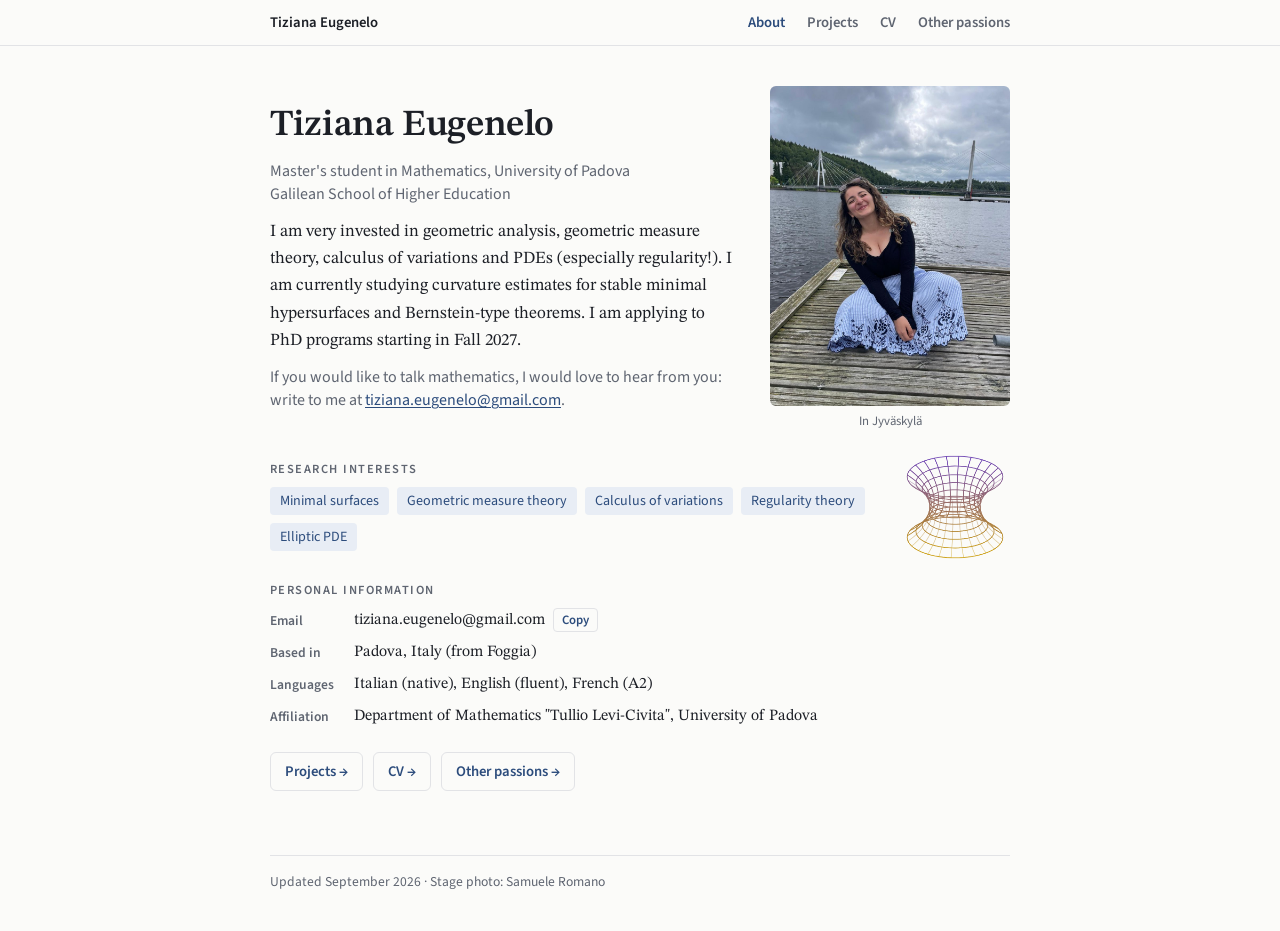
==== commit 43228a52: "Add files via upload" ====
--- a/index.html
+++ b/index.html
@@ -7,132 +7,23 @@
 <title>Tiziana Eugenelo</title>
 <link rel="preconnect" href="https://fonts.googleapis.com">
 <link rel="stylesheet" href="https://fonts.googleapis.com/css2?family=STIX+Two+Text:ital,wght@0,400;0,600;1,400&family=Source+Sans+3:wght@400;600&display=swap">
+<link rel="stylesheet" href="style.css">
 <style>
-/* Layout: homepage accademica a colonna singola, barra fissa con quattro sezioni; foto accanto al nome, catenoide accanto agli interessi, galleria 4×2 per le passioni */
-:root{
-  --paper:#fbfbf9; --ink:#1c1f26; --muted:#5f6571; --rule:#e2e3e6;
-  --accent:#2c4c7c; --accent-soft:#e8edf5; --cat-a:#6a3fb0; --cat-b:#c99a06; --nav:rgba(251,251,249,.92);
-  --serif:"STIX Two Text", "Palatino Linotype", Palatino, Georgia, serif;
-  --sans:"Source Sans 3", "Segoe UI", system-ui, sans-serif;
-}
-@media (prefers-color-scheme: dark){:root:not([data-theme="light"]){
-  --paper:#15171c; --ink:#e4e6ea; --muted:#9aa0ab; --rule:#2b2f37; --accent:#8fb0e0; --accent-soft:#1f2836; --cat-a:#b28ef0; --cat-b:#f2cc4a; --nav:rgba(21,23,28,.92); color-scheme:dark}}
-:root[data-theme="dark"]{
-  --paper:#15171c; --ink:#e4e6ea; --muted:#9aa0ab; --rule:#2b2f37; --accent:#8fb0e0; --accent-soft:#1f2836; --cat-a:#b28ef0; --cat-b:#f2cc4a; --nav:rgba(21,23,28,.92); color-scheme:dark}
-*{box-sizing:border-box}
-html{scroll-behavior:smooth;scroll-padding-top:64px}
-@media (prefers-reduced-motion: reduce){html{scroll-behavior:auto}}
-body{background:var(--paper);color:var(--ink);font:17px/1.6 var(--serif);margin:0}
-a{color:var(--accent);text-decoration-thickness:1px;text-underline-offset:2px}
-a:hover{text-decoration-thickness:2px}
-a:focus-visible{outline:2px solid var(--accent);outline-offset:2px;border-radius:2px}
-h1,h2,h3{font-weight:600;margin:0;text-wrap:balance;line-height:1.2}
-h1{font-size:2.3rem;letter-spacing:-.01em}
-h2{font-size:1.5rem}
-h3{font:600 .78rem/1 var(--sans);letter-spacing:.12em;text-transform:uppercase;color:var(--muted)}
-p{margin:0;max-width:66ch}
-
-nav{position:sticky;top:env(safe-area-inset-top,0px);z-index:5;background:var(--nav);backdrop-filter:blur(6px);border-bottom:1px solid var(--rule)}
-nav .in{max-width:780px;margin:0 auto;padding-inline:20px;padding-block:12px;display:flex;gap:6px 22px;flex-wrap:wrap;align-items:baseline}
-nav .name{font-weight:600;margin-right:auto}
-nav a{font:600 .92rem var(--sans);text-decoration:none;color:var(--muted)}
-nav a:hover,nav a.on{color:var(--accent)}
-
-main{max-width:780px;margin:0 auto;padding-inline:20px;padding-block:40px 64px;display:grid;gap:64px}
-section{display:grid;gap:22px}
-section > h2{padding-bottom:10px;border-bottom:1px solid var(--rule)}
-.block{display:grid;gap:12px}
-
-/* About */
-.intro{display:grid;grid-template-columns:1fr 180px;gap:32px;align-items:center}
-.photo{width:180px;height:auto;aspect-ratio:3/4;max-width:100%;object-fit:cover;border-radius:6px;display:block}
-.interests{display:grid;grid-template-columns:1fr 110px;gap:20px;align-items:center}
-.interests > div{display:grid;gap:12px;min-width:0}
-.intro > div{display:grid;gap:12px;min-width:0}
-.role{font-family:var(--sans);color:var(--muted);font-size:1rem;line-height:1.45}
-canvas{width:110px;height:110px;max-width:100%;display:block}
-.caption{font:400 .72rem var(--sans);color:var(--muted);text-align:center;margin-top:4px}
-.chips{display:flex;flex-wrap:wrap;gap:8px}
-.chips span{font:400 .88rem var(--sans);background:var(--accent-soft);color:var(--accent);padding:4px 10px;border-radius:4px}
-.facts{display:grid;grid-template-columns:auto 1fr;gap:6px 20px;font-size:.98rem;margin:0}
-.facts dt{font:600 .85rem/1.9 var(--sans);color:var(--muted)}
-.facts dd{margin:0;min-width:0}
-.copy{font:600 .8rem var(--sans);background:transparent;color:var(--accent);border:1px solid var(--rule);border-radius:4px;padding:2px 8px;margin-left:8px;cursor:pointer}
-.copy:focus-visible{outline:2px solid var(--accent);outline-offset:2px}
-
-/* Projects */
-.projects{display:grid;gap:14px}
-.proj{border:1px solid var(--rule);border-radius:6px;padding:18px 20px;display:grid;gap:8px;min-width:0}
-.proj .top{display:flex;justify-content:space-between;align-items:baseline;gap:4px 16px;flex-wrap:wrap}
-.proj .t{font-size:1.12rem;font-weight:600}
-.proj .d{font:400 .85rem var(--sans);color:var(--muted);font-variant-numeric:tabular-nums}
-.proj .who{font:400 .9rem var(--sans);color:var(--muted)}
-.proj p{font-size:.98rem}
-.proj .files{display:flex;gap:16px;flex-wrap:wrap;font:600 .9rem var(--sans)}
-.proj.withfig{grid-template-columns:minmax(0,1fr) 112px;column-gap:24px}
-.proj.withfig > *{grid-column:1}
-.proj.withfig > .pfig{grid-column:2;grid-row:1 / span 6;align-self:center}
-.pfig{width:112px;height:112px;display:block;fill:none;stroke-linecap:round;stroke-linejoin:round}
-.pfig .hid{stroke:var(--cat-a);stroke-width:1.2;opacity:.4;stroke-dasharray:3 3}
-.pfig .face{fill:var(--cat-b);fill-opacity:.3;stroke:var(--cat-b);stroke-width:2}
-.pfig .edge{stroke:var(--cat-a);stroke-width:1.7}
-.pfig .sheet{fill:var(--cat-a);fill-opacity:.12;stroke:var(--cat-a);stroke-width:1.6}
-.pfig .rule{stroke:var(--cat-a);stroke-width:1;opacity:.35}
-.pfig .crease{stroke:var(--cat-b);stroke-width:3.2}
-.pfig .ring{stroke-width:1.7}
-.pfig .ring.thin{stroke-width:1.1;opacity:.55}
-.pfig .gen{stroke-width:1.2;opacity:.9}
-.pfig .gen.back{opacity:.3}
-.pfig .vertex{fill:var(--cat-b);stroke:var(--paper);stroke-width:1.5}
-.pill{font:600 .68rem var(--sans);letter-spacing:.06em;text-transform:uppercase;color:var(--accent);border:1px solid var(--accent);padding:2px 6px;border-radius:3px;margin-left:8px;vertical-align:3px}
-
-/* CV */
-.cvhead{display:flex;justify-content:space-between;align-items:baseline;gap:8px 16px;flex-wrap:wrap}
-.cvpdf{font:600 .9rem var(--sans);color:var(--muted)}
-.rows{display:grid;gap:10px}
-.row{display:grid;grid-template-columns:1fr auto;gap:2px 16px}
-.row .t{min-width:0}
-.row .t b{font-weight:600}
-.row .t span{color:var(--muted)}
-.row .d{font:400 .85rem var(--sans);color:var(--muted);white-space:nowrap;text-align:right;font-variant-numeric:tabular-nums;padding-top:3px}
-
-/* Other passions */
-.gallery{display:grid;grid-template-columns:repeat(4,minmax(0,1fr));gap:18px 14px}
-.gallery figure{margin:0;display:grid;gap:6px;align-content:start;min-width:0}
-.gallery img{width:100%;height:auto;aspect-ratio:4/3;object-fit:cover;border-radius:4px;display:block;background:var(--rule)}
-.gallery figcaption{font:400 .82rem/1.35 var(--sans);color:var(--muted)}
-.gallery figcaption b{font-weight:600;color:var(--ink)}
-
-footer{max-width:780px;margin:0 auto;padding-inline:20px;padding-block:0 40px;font:400 .85rem var(--sans);color:var(--muted)}
-footer div{border-top:1px solid var(--rule);padding-top:16px}
-
-@media (max-width:600px){
-  body{font-size:16px}
-  .intro{grid-template-columns:1fr}
-  .intro .fig{order:-1;justify-self:start}
-  .photo{width:140px}
-  .interests{grid-template-columns:1fr 84px}
-  canvas{width:84px;height:84px}
-  .gallery{grid-template-columns:repeat(2,minmax(0,1fr))}
-  .proj.withfig{grid-template-columns:minmax(0,1fr)}
-  .proj.withfig > .pfig{grid-column:1;grid-row:auto;order:-1;width:84px;height:84px}
-  h1{font-size:1.9rem}
-  .row{grid-template-columns:1fr}
-  .row .d{text-align:left;padding-top:0}
-  nav .name{display:none}
-}
+.intro{grid-template-columns:1fr 240px}
+.photo{width:240px}
+.me{margin:0;display:grid;gap:6px}
+.me figcaption{font:400 .8rem var(--sans);color:var(--muted);text-align:center}
+@media (max-width:600px){.intro{grid-template-columns:1fr}.photo{width:100%;max-width:320px}.me figcaption{text-align:left}}
 </style>
 </head>
 <body>
-
-
-<nav aria-label="Sections">
+<nav aria-label="Pages">
   <div class="in">
-    <span class="name">Tiziana Eugenelo</span>
-    <a href="#about">About</a>
-    <a href="#projects">Projects</a>
-    <a href="#cv">CV</a>
-    <a href="#passions">Other passions</a>
+    <a class="name" href="index.html" style="color:var(--ink)">Tiziana Eugenelo</a>
+    <a href="index.html" class="on" aria-current="page">About</a>
+    <a href="projects.html">Projects</a>
+    <a href="cv.html">CV</a>
+    <a href="passions.html">Other passions</a>
   </div>
 </nav>
 
@@ -146,7 +37,7 @@
         <p class="role">If you would like to talk mathematics, I would love to hear from you: write to me at <a href="mailto:tiziana.eugenelo@gmail.com" class="mail">tiziana.eugenelo@gmail.com</a>.</p>
       </div>
       <div class="fig">
-        <img class="photo" src="tiziana.jpg" alt="Tiziana Eugenelo sitting on a pier by a lake in Jyväskylä" width="480" height="640">
+        <figure class="me"><img class="photo" src="tiziana.jpg" alt="Tiziana Eugenelo sitting on a pier by a lake in Jyväskylä" width="900" height="1200"><figcaption>In Jyväskylä</figcaption></figure>
       </div>
     </div>
     <div class="interests">
@@ -165,96 +56,15 @@
         <dt>Affiliation</dt><dd>Department of Mathematics "Tullio Levi-Civita", University of Padova</dd>
       </dl>
     </div>
-  </section>
-
-  <section id="projects">
-    <h2>Projects</h2>
-    <div class="projects">
-      <article class="proj withfig">
-        <svg class="pfig" viewBox="8.0 8.0 104.0 104.0" role="img" aria-label="A double cone; its vertex is an isolated singular point, as for minimal cones"><defs><linearGradient id="gk" gradientUnits="userSpaceOnUse" x1="0" y1="10" x2="0" y2="110"><stop offset="0.05" style="stop-color:var(--cat-a)"/><stop offset="0.95" style="stop-color:var(--cat-b)"/></linearGradient></defs><polyline points="98.0,96.5 97.8,97.6 97.2,98.7 96.1,99.8 94.7,100.8 92.9,101.8 90.7,102.7 88.2,103.5 85.4,104.3 82.3,105.0 79.0,105.6 75.5,106.1 71.7,106.5 67.9,106.8 64.0,106.9 60.0,107.0 56.0,106.9 52.1,106.8 48.3,106.5 44.5,106.1 41.0,105.6 37.7,105.0 34.6,104.3 31.8,103.5 29.3,102.7 27.1,101.8 25.3,100.8 23.9,99.8 22.8,98.7 22.2,97.6 22.0,96.5 22.2,95.4 22.8,94.4 23.9,93.3 25.3,92.3 27.1,91.3 29.3,90.4 31.8,89.5 34.6,88.7 37.7,88.1 41.0,87.5 44.5,87.0 48.3,86.6 52.1,86.3 56.0,86.1 60.0,86.1 64.0,86.1 67.9,86.3 71.7,86.6 75.5,87.0 79.0,87.5 82.3,88.1 85.4,88.7 88.2,89.5 90.7,90.4 92.9,91.3 94.7,92.3 96.1,93.3 97.2,94.4 97.8,95.4 98.0,96.5" stroke="url(#gk)" class="ring"/><polyline points="98.0,23.5 97.8,24.6 97.2,25.6 96.1,26.7 94.7,27.7 92.9,28.7 90.7,29.6 88.2,30.5 85.4,31.3 82.3,31.9 79.0,32.5 75.5,33.0 71.7,33.4 67.9,33.7 64.0,33.9 60.0,33.9 56.0,33.9 52.1,33.7 48.3,33.4 44.5,33.0 41.0,32.5 37.7,31.9 34.6,31.3 31.8,30.5 29.3,29.6 27.1,28.7 25.3,27.7 23.9,26.7 22.8,25.6 22.2,24.6 22.0,23.5 22.2,22.4 22.8,21.3 23.9,20.2 25.3,19.2 27.1,18.2 29.3,17.3 31.8,16.5 34.6,15.7 37.7,15.0 41.0,14.4 44.5,13.9 48.3,13.5 52.1,13.2 56.0,13.1 60.0,13.0 64.0,13.1 67.9,13.2 71.7,13.5 75.5,13.9 79.0,14.4 82.3,15.0 85.4,15.7 88.2,16.5 90.7,17.3 92.9,18.2 94.7,19.2 96.1,20.2 97.2,21.3 97.8,22.4 98.0,23.5" stroke="url(#gk)" class="ring"/><polyline points="79.0,78.3 78.9,78.8 78.6,79.4 78.1,79.9 77.4,80.4 76.5,80.9 75.4,81.3 74.1,81.8 72.7,82.2 71.2,82.5 69.5,82.8 67.7,83.0 65.9,83.2 64.0,83.4 62.0,83.5 60.0,83.5 58.0,83.5 56.0,83.4 54.1,83.2 52.3,83.0 50.5,82.8 48.8,82.5 47.3,82.2 45.9,81.8 44.6,81.3 43.5,80.9 42.6,80.4 41.9,79.9 41.4,79.4 41.1,78.8 41.0,78.3 41.1,77.7 41.4,77.2 41.9,76.6 42.6,76.1 43.5,75.6 44.6,75.2 45.9,74.8 47.3,74.4 48.8,74.0 50.5,73.7 52.3,73.5 54.1,73.3 56.0,73.1 58.0,73.1 60.0,73.0 62.0,73.1 64.0,73.1 65.9,73.3 67.7,73.5 69.5,73.7 71.2,74.0 72.7,74.4 74.1,74.8 75.4,75.2 76.5,75.6 77.4,76.1 78.1,76.6 78.6,77.2 78.9,77.7 79.0,78.3" stroke="url(#gk)" class="ring thin"/><polyline points="79.0,41.7 78.9,42.3 78.6,42.8 78.1,43.4 77.4,43.9 76.5,44.4 75.4,44.8 74.1,45.2 72.7,45.6 71.2,46.0 69.5,46.3 67.7,46.5 65.9,46.7 64.0,46.9 62.0,46.9 60.0,47.0 58.0,46.9 56.0,46.9 54.1,46.7 52.3,46.5 50.5,46.3 48.8,46.0 47.3,45.6 45.9,45.2 44.6,44.8 43.5,44.4 42.6,43.9 41.9,43.4 41.4,42.8 41.1,42.3 41.0,41.7 41.1,41.2 41.4,40.6 41.9,40.1 42.6,39.6 43.5,39.1 44.6,38.7 45.9,38.2 47.3,37.8 48.8,37.5 50.5,37.2 52.3,37.0 54.1,36.8 56.0,36.6 58.0,36.5 60.0,36.5 62.0,36.5 64.0,36.6 65.9,36.8 67.7,37.0 69.5,37.2 71.2,37.5 72.7,37.8 74.1,38.2 75.4,38.7 76.5,39.1 77.4,39.6 78.1,40.1 78.6,40.6 78.9,41.2 79.0,41.7" stroke="url(#gk)" class="ring thin"/><line x1="98.0" y1="23.5" x2="22.0" y2="96.5" stroke="url(#gk)" class="gen back"/><line x1="95.1" y1="27.5" x2="24.9" y2="92.5" stroke="url(#gk)" class="gen back"/><line x1="86.9" y1="30.9" x2="33.1" y2="89.1" stroke="url(#gk)" class="gen back"/><line x1="74.5" y1="33.1" x2="45.5" y2="86.9" stroke="url(#gk)" class="gen back"/><line x1="60.0" y1="33.9" x2="60.0" y2="86.1" stroke="url(#gk)" class="gen back"/><line x1="45.5" y1="33.1" x2="74.5" y2="86.9" stroke="url(#gk)" class="gen back"/><line x1="33.1" y1="30.9" x2="86.9" y2="89.1" stroke="url(#gk)" class="gen back"/><line x1="24.9" y1="27.5" x2="95.1" y2="92.5" stroke="url(#gk)" class="gen back"/><line x1="22.0" y1="23.5" x2="98.0" y2="96.5" stroke="url(#gk)" class="gen back"/><line x1="24.9" y1="19.5" x2="95.1" y2="100.5" stroke="url(#gk)" class="gen"/><line x1="33.1" y1="16.1" x2="86.9" y2="103.9" stroke="url(#gk)" class="gen"/><line x1="45.5" y1="13.8" x2="74.5" y2="106.2" stroke="url(#gk)" class="gen"/><line x1="60.0" y1="13.0" x2="60.0" y2="107.0" stroke="url(#gk)" class="gen"/><line x1="74.5" y1="13.8" x2="45.5" y2="106.2" stroke="url(#gk)" class="gen"/><line x1="86.9" y1="16.1" x2="33.1" y2="103.9" stroke="url(#gk)" class="gen"/><line x1="95.1" y1="19.5" x2="24.9" y2="100.5" stroke="url(#gk)" class="gen"/><circle cx="60.0" cy="60.0" r="3" class="vertex"/></svg>
-        <div class="top"><span class="t">Curvature estimates for minimal hypersurfaces</span><span class="d">2026 – present</span></div>
-        <span class="who">Seminar · Supervisor: Guido De Philippis</span>
-        <p>Stability and curvature estimates after Schoen–Simon–Yau and Fischer-Colbrie–Schoen, the stable Bernstein problem in low dimensions (Chodosh–Li), and recent work of Bellettini.</p>
-        <p><b>Seminar talk</b><span class="pill">upcoming</span> University of Padova, late October 2026.</p>
-      </article>
-      <article class="proj withfig">
-        <svg class="pfig" viewBox="10.9 10.9 98.2 98.2" role="img" aria-label="A cube cut by a plane through its centre; the section is a regular hexagon"><line x1="71.0" y1="104.1" x2="71.0" y2="49.3" class="hid"/><line x1="71.0" y1="49.3" x2="101.0" y2="28.1" class="hid"/><line x1="71.0" y1="49.3" x2="19.0" y2="37.1" class="hid"/><polygon points="86.0,38.7 45.0,43.2 19.0,64.5 34.0,81.3 75.0,76.8 101.0,55.5" class="face"/><line x1="71.0" y1="104.1" x2="101.0" y2="82.9" class="edge"/><line x1="71.0" y1="104.1" x2="19.0" y2="91.9" class="edge"/><line x1="101.0" y1="82.9" x2="101.0" y2="28.1" class="edge"/><line x1="101.0" y1="82.9" x2="49.0" y2="70.7" class="edge"/><line x1="101.0" y1="28.1" x2="49.0" y2="15.9" class="edge"/><line x1="19.0" y1="91.9" x2="19.0" y2="37.1" class="edge"/><line x1="19.0" y1="91.9" x2="49.0" y2="70.7" class="edge"/><line x1="19.0" y1="37.1" x2="49.0" y2="15.9" class="edge"/><line x1="49.0" y1="70.7" x2="49.0" y2="15.9" class="edge"/></svg>
-        <div class="top"><span class="t">Dvoretzky's theorem</span><span class="d">2026</span></div>
-        <span class="who">Research project, Galilean School · Supervisor: Alessandro Pigati (Bocconi University)</span>
-        <p>A self-contained account of the local theory of Banach spaces needed for Dvoretzky's theorem: the Banach–Mazur compactum, John's and Lewis' theorems, and Gaussian measures. It then presents Pisier's Gaussian form of Milman's concentration-of-measure proof, with the sharp bound <i>n</i> ~ log <i>N</i>.</p>
-        <div class="files"><a href="eugenelo-dvoretzky.pdf">Report (PDF)</a></div>
-      </article>
-      <article class="proj withfig">
-        <svg class="pfig" viewBox="13.4 5.9 103.0 103.0" role="img" aria-label="A sheet of paper folded along a line; the crease is the set of critical points"><polygon points="27.0,76.6 93.0,63.4 111.4,76.4 45.3,89.5" class="sheet"/><polygon points="27.0,76.6 93.0,63.4 84.4,25.3 18.4,38.5" class="sheet"/><line x1="31.6" y1="79.8" x2="97.6" y2="66.7" class="rule"/><line x1="24.8" y1="67.1" x2="90.9" y2="53.9" class="rule"/><line x1="36.2" y1="83.0" x2="102.2" y2="69.9" class="rule"/><line x1="22.7" y1="57.5" x2="88.7" y2="44.4" class="rule"/><line x1="40.7" y1="86.3" x2="106.8" y2="73.1" class="rule"/><line x1="20.5" y1="48.0" x2="86.6" y2="34.9" class="rule"/><line x1="27.0" y1="76.6" x2="93.0" y2="63.4" class="crease"/></svg>
-        <div class="top"><span class="t">Hausdorff measure of critical values</span><span class="d">2025</span></div>
-        <span class="who">Bachelor thesis, University of Padova · Supervisor: Davide Vittone</span>
-        <p>Sard's 1965 theorem on the Hausdorff measure of the set of critical values, in the setting of Banach manifolds: a sharp refinement of the classical Morse–Sard theorem.</p>
-        <div class="files"><a href="eugenelo-bachelor-thesis.pdf">Thesis (PDF)</a></div>
-      </article>
+    <div class="explore">
+      <a href="projects.html">Projects →</a>
+      <a href="cv.html">CV →</a>
+      <a href="passions.html">Other passions →</a>
     </div>
-  </section>
-
-  <section id="cv">
-    <div class="cvhead"><h2>CV</h2><span class="cvpdf">Full CV in PDF available soon</span></div>
-
-    <div class="block">
-      <h3>Education</h3>
-      <div class="rows">
-        <div class="row"><div class="t"><b>MSc in Mathematics</b>, University of Padova<br><span>Completed: Differential Geometry, Theory of Functions, Commutative Algebra, Harmonic Analysis, Symplectic Mechanics, Partial Differential Equations, Calculus of Variations.<br>In progress: Rings and Categories of Modules, Mathematical Logic, Probability Theory, Nonlinear Analysis.</span></div><span class="d">2025 – present</span></div>
-        <div class="row"><div class="t"><b>Galilean School of Higher Education</b>, Padova<br><span>Integrated 5-year excellence program, full merit scholarship.<br>Courses: Measure Theory, Complements of Analysis, Finite Group Representation Theory, Analytic Number Theory, Probabilistic Models; physics courses in Electromagnetism, Advanced Thermodynamics and Laboratory. In progress: Minimal Surfaces.</span></div><span class="d">2022 – present</span></div>
-        <div class="row"><div class="t"><b>BSc in Mathematics</b>, University of Padova<br><span>110/110</span></div><span class="d">2022 – 2025</span></div>
-      </div>
-    </div>
-
-    <div class="block">
-      <h3>Conferences and schools</h3>
-      <div class="rows">
-        <div class="row"><div class="t">On the Bridge: Geometric Measure Theory and Calculus of Variations, CIRM Trento</div><span class="d">Sep 2026</span></div>
-        <div class="row"><div class="t">Late Summer Conference in Geometric Analysis, Padova</div><span class="d">Aug 2026</span></div>
-        <div class="row"><div class="t">35th Jyväskylä Summer School, Finland</div><span class="d">Aug 2026</span></div>
-        <div class="row"><div class="t">14th School on Analysis and Geometry in Metric Spaces, CIRM Trento</div><span class="d">Jun 2026</span></div>
-        <div class="row"><div class="t">Modern Trends in Pure and Applied Mathematics, SNS Pisa</div><span class="d">May 2025</span></div>
-        <div class="row"><div class="t"><span>I regularly attend the research seminars of the Department of Mathematics in Padova.</span></div><span class="d"></span></div>
-      </div>
-    </div>
-
-    <div class="block">
-      <h3>Teaching</h3>
-      <div class="rows">
-        <div class="row"><div class="t"><b>Counselor</b>, PROMYS, Boston University<br><span>Grading for Galois Theory, Graph Theory and Discrete Dynamical Systems; research leader for "Summing Primes" (supervised by David Lowry-Duda); lectures on manifolds, Hausdorff dimension and topology</span></div><span class="d">Summer 2024</span></div>
-        <div class="row"><div class="t"><b>Instructor</b>, Senior and EGMO training camps, Scuola Normale Superiore</div><span class="d">2022 – 2025</span></div>
-        <div class="row"><div class="t"><b>Grader</b>, individual national finals of the Italian Mathematical Olympiad, Cesenatico</div><span class="d">2022 – 2025</span></div>
-      </div>
-    </div>
-
-    <div class="block">
-      <h3>Awards</h3>
-      <div class="rows">
-        <div class="row"><div class="t"><b>Gold medal</b>, Italian Mathematical Olympiad, national finals<br><span>Prizes awarded for this result: Bank of Italy Prize (€2,500) and Confindustria "I Fuoriclasse" Prize (€1,500)</span></div><span class="d">2022</span></div>
-      </div>
-    </div>
-  </section>
-
-  <section id="passions">
-    <h2>Other passions</h2>
-    <p>Anything creative, really. I love to build things (if I don't for more than one week, I swear my hands will break).</p>
-    <div class="gallery">
-      <figure><img src="origami-dragon.jpg" alt="Red origami dragon with spread wings" loading="lazy" width="800" height="600"><figcaption><b>Origami</b> · Ancient Dragon 2.0 (S. Kamiya), 100 × 100 cm sheet, no cuts</figcaption></figure>
-      <figure><img src="origami-cactus.jpg" alt="Green origami cactus in a folded paper pot" loading="lazy" width="800" height="600"><figcaption><b>Origami</b> · Cactus (R. J. Lang), bicolor sheet</figcaption></figure>
-      <figure><img src="knitting-blanket.jpg" alt="Knitted patchwork blanket with colourwork squares in blue, purple and red" loading="lazy" width="800" height="600"><figcaption><b>Knitting</b> · Peace by Piece blanket, color-coded and knitted by me</figcaption></figure>
-      <figure><img src="crochet-sunflower.jpg" alt="Crocheted sunflower" loading="lazy" width="800" height="599"><figcaption><b>Crochet</b> · Sunflower</figcaption></figure>
-      <figure><img src="pastry-cake.jpg" alt="Cream tart with a biscuit base, decorated with berries, macarons and edible flowers" loading="lazy" width="800" height="600"><figcaption><b>Pastry and cooking</b> · Cream tart for the department's Pi-cake contest</figcaption></figure>
-      <figure><img src="drawing-portrait.jpg" alt="Pencil portrait of a young man with curly hair" loading="lazy" width="800" height="600"><figcaption><b>Drawing and painting</b> · Pencil portraits</figcaption></figure>
-      <figure><img src="theatre-scene.jpg" alt="Two actors on a dark stage in burlap costumes. Photo: Samuele Romano" title="Photo: Samuele Romano" loading="lazy" width="800" height="600"><figcaption><b>Theatre</b> · On stage. 8 years of drama, one as a working actress</figcaption></figure>
-      <figure><img src="theatre-group.jpg" alt="Six actors applauding at a curtain call" loading="lazy" width="800" height="600"><figcaption><b>Theatre</b> · "Best Play" at the Talè talè Talìa national festival, Enna</figcaption></figure>
-    </div>
-    <p>Also: watercolours, singing, karate (black belt), figure skating and running.</p>
-    <p><a href="https://tizianaeugenelo.wixsite.com/tiziana-eugenelo">See the full portfolio</a></p>
   </section>
 </main>
 
 <footer><div>Updated September 2026 · Stage photo: Samuele Romano</div></footer>
-
 <script>
 (function(){
   var btn=document.getElementById('copy');
@@ -264,11 +74,6 @@
     if(navigator.clipboard&&navigator.clipboard.writeText){navigator.clipboard.writeText(t).then(function(){btn.textContent='Copied';},sel);}else sel();
     setTimeout(function(){btn.textContent='Copy';},1800);
   });
-  var links=[].slice.call(document.querySelectorAll('nav a'));
-  if('IntersectionObserver' in window){
-    var io=new IntersectionObserver(function(es){es.forEach(function(e){if(e.isIntersecting){links.forEach(function(a){a.classList.toggle('on',a.getAttribute('href')==='#'+e.target.id);});}});},{rootMargin:'-40% 0px -55% 0px'});
-    document.querySelectorAll('main section').forEach(function(s){io.observe(s);});
-  }
 })();
 (function(){
   var c=document.getElementById('catenoid'); if(!c) return;
@@ -294,8 +99,6 @@
   }
   if(reduce){draw(0.6);return;}
   var a=0.6; function tick(){a+=0.0035;draw(a);requestAnimationFrame(tick);} tick();
-})();
-</script>
-
+})();</script>
 </body>
 </html>
--- a/style.css
+++ b/style.css
@@ -0,0 +1,116 @@
+/* Layout: homepage accademica a colonna singola, barra fissa con quattro sezioni; foto accanto al nome, catenoide accanto agli interessi, galleria 4×2 per le passioni */
+:root{
+  --paper:#fbfbf9; --ink:#1c1f26; --muted:#5f6571; --rule:#e2e3e6;
+  --accent:#2c4c7c; --accent-soft:#e8edf5; --cat-a:#6a3fb0; --cat-b:#c99a06; --nav:rgba(251,251,249,.92);
+  --serif:"STIX Two Text", "Palatino Linotype", Palatino, Georgia, serif;
+  --sans:"Source Sans 3", "Segoe UI", system-ui, sans-serif;
+}
+@media (prefers-color-scheme: dark){:root:not([data-theme="light"]){
+  --paper:#15171c; --ink:#e4e6ea; --muted:#9aa0ab; --rule:#2b2f37; --accent:#8fb0e0; --accent-soft:#1f2836; --cat-a:#b28ef0; --cat-b:#f2cc4a; --nav:rgba(21,23,28,.92); color-scheme:dark}}
+:root[data-theme="dark"]{
+  --paper:#15171c; --ink:#e4e6ea; --muted:#9aa0ab; --rule:#2b2f37; --accent:#8fb0e0; --accent-soft:#1f2836; --cat-a:#b28ef0; --cat-b:#f2cc4a; --nav:rgba(21,23,28,.92); color-scheme:dark}
+*{box-sizing:border-box}
+body{background:var(--paper);color:var(--ink);font:17px/1.6 var(--serif);margin:0}
+a{color:var(--accent);text-decoration-thickness:1px;text-underline-offset:2px}
+a:hover{text-decoration-thickness:2px}
+a:focus-visible{outline:2px solid var(--accent);outline-offset:2px;border-radius:2px}
+h1,h2,h3{font-weight:600;margin:0;text-wrap:balance;line-height:1.2}
+h1{font-size:2.3rem;letter-spacing:-.01em}
+h2{font-size:1.5rem}
+h3{font:600 .78rem/1 var(--sans);letter-spacing:.12em;text-transform:uppercase;color:var(--muted)}
+p{margin:0;max-width:66ch}
+
+nav{position:sticky;top:env(safe-area-inset-top,0px);z-index:5;background:var(--nav);backdrop-filter:blur(6px);border-bottom:1px solid var(--rule)}
+nav .in{max-width:780px;margin:0 auto;padding-inline:20px;padding-block:12px;display:flex;gap:6px 22px;flex-wrap:wrap;align-items:baseline}
+nav .name{font-weight:600;margin-right:auto}
+nav a{font:600 .92rem var(--sans);text-decoration:none;color:var(--muted)}
+nav a:hover,nav a.on{color:var(--accent)}
+
+main{max-width:780px;margin:0 auto;padding-inline:20px;padding-block:40px 64px;display:grid;gap:64px}
+section{display:grid;gap:22px}
+section > h2{padding-bottom:10px;border-bottom:1px solid var(--rule)}
+.block{display:grid;gap:12px}
+
+/* About */
+.intro{display:grid;grid-template-columns:1fr 180px;gap:32px;align-items:center}
+.photo{width:180px;height:auto;aspect-ratio:3/4;max-width:100%;object-fit:cover;border-radius:6px;display:block}
+.interests{display:grid;grid-template-columns:1fr 110px;gap:20px;align-items:center}
+.interests > div{display:grid;gap:12px;min-width:0}
+.intro > div{display:grid;gap:12px;min-width:0}
+.role{font-family:var(--sans);color:var(--muted);font-size:1rem;line-height:1.45}
+canvas{width:110px;height:110px;max-width:100%;display:block}
+.caption{font:400 .72rem var(--sans);color:var(--muted);text-align:center;margin-top:4px}
+.chips{display:flex;flex-wrap:wrap;gap:8px}
+.chips span{font:400 .88rem var(--sans);background:var(--accent-soft);color:var(--accent);padding:4px 10px;border-radius:4px}
+.facts{display:grid;grid-template-columns:auto 1fr;gap:6px 20px;font-size:.98rem;margin:0}
+.facts dt{font:600 .85rem/1.9 var(--sans);color:var(--muted)}
+.facts dd{margin:0;min-width:0}
+.copy{font:600 .8rem var(--sans);background:transparent;color:var(--accent);border:1px solid var(--rule);border-radius:4px;padding:2px 8px;margin-left:8px;cursor:pointer}
+.copy:focus-visible{outline:2px solid var(--accent);outline-offset:2px}
+
+/* Projects */
+.projects{display:grid;gap:14px}
+.proj{border:1px solid var(--rule);border-radius:6px;padding:18px 20px;display:grid;gap:8px;min-width:0}
+.proj .top{display:flex;justify-content:space-between;align-items:baseline;gap:4px 16px;flex-wrap:wrap}
+.proj .t{font-size:1.12rem;font-weight:600}
+.proj .d{font:400 .85rem var(--sans);color:var(--muted);font-variant-numeric:tabular-nums}
+.proj .who{font:400 .9rem var(--sans);color:var(--muted)}
+.proj p{font-size:.98rem}
+.proj .files{display:flex;gap:16px;flex-wrap:wrap;font:600 .9rem var(--sans)}
+.proj.withfig{grid-template-columns:minmax(0,1fr) 112px;column-gap:24px}
+.proj.withfig > *{grid-column:1}
+.proj.withfig > .pfig{grid-column:2;grid-row:1 / span 6;align-self:center}
+.pfig{width:112px;height:112px;display:block;fill:none;stroke-linecap:round;stroke-linejoin:round}
+.pfig .hid{stroke:var(--cat-a);stroke-width:1.2;opacity:.4;stroke-dasharray:3 3}
+.pfig .face{fill:var(--cat-b);fill-opacity:.3;stroke:var(--cat-b);stroke-width:2}
+.pfig .edge{stroke:var(--cat-a);stroke-width:1.7}
+.pfig .sheet{fill:var(--cat-a);fill-opacity:.12;stroke:var(--cat-a);stroke-width:1.6}
+.pfig .rule{stroke:var(--cat-a);stroke-width:1;opacity:.35}
+.pfig .crease{stroke:var(--cat-b);stroke-width:3.2}
+.pfig .ring{stroke-width:1.7}
+.pfig .ring.thin{stroke-width:1.1;opacity:.55}
+.pfig .gen{stroke-width:1.2;opacity:.9}
+.pfig .gen.back{opacity:.3}
+.pfig .vertex{fill:var(--cat-b);stroke:var(--paper);stroke-width:1.5}
+.pill{font:600 .68rem var(--sans);letter-spacing:.06em;text-transform:uppercase;color:var(--accent);border:1px solid var(--accent);padding:2px 6px;border-radius:3px;margin-left:8px;vertical-align:3px}
+
+/* CV */
+.cvhead{display:flex;justify-content:space-between;align-items:baseline;gap:8px 16px;flex-wrap:wrap}
+.cvpdf{font:600 .9rem var(--sans);color:var(--muted)}
+.rows{display:grid;gap:10px}
+.row{display:grid;grid-template-columns:1fr auto;gap:2px 16px}
+.row .t{min-width:0}
+.row .t b{font-weight:600}
+.row .t span{color:var(--muted)}
+.row .d{font:400 .85rem var(--sans);color:var(--muted);white-space:nowrap;text-align:right;font-variant-numeric:tabular-nums;padding-top:3px}
+
+/* Other passions */
+.gallery{display:grid;grid-template-columns:repeat(4,minmax(0,1fr));gap:18px 14px}
+.gallery figure{margin:0;display:grid;gap:6px;align-content:start;min-width:0}
+.gallery img{width:100%;height:auto;aspect-ratio:4/3;object-fit:cover;border-radius:4px;display:block;background:var(--rule)}
+.gallery figcaption{font:400 .82rem/1.35 var(--sans);color:var(--muted)}
+.gallery figcaption b{font-weight:600;color:var(--ink)}
+
+footer{max-width:780px;margin:0 auto;padding-inline:20px;padding-block:0 40px;font:400 .85rem var(--sans);color:var(--muted)}
+footer div{border-top:1px solid var(--rule);padding-top:16px}
+
+@media (max-width:600px){
+  body{font-size:16px}
+  .intro{grid-template-columns:1fr}
+  .intro .fig{order:-1;justify-self:start}
+  .photo{width:140px}
+  .interests{grid-template-columns:1fr 84px}
+  canvas{width:84px;height:84px}
+  .gallery{grid-template-columns:repeat(2,minmax(0,1fr))}
+  .proj.withfig{grid-template-columns:minmax(0,1fr)}
+  .proj.withfig > .pfig{grid-column:1;grid-row:auto;order:-1;width:84px;height:84px}
+  h1{font-size:1.9rem}
+  .row{grid-template-columns:1fr}
+  .row .d{text-align:left;padding-top:0}
+  nav .name{display:none}
+}
+.explore{display:flex;flex-wrap:wrap;gap:10px}
+.explore a{font:600 .92rem var(--sans);text-decoration:none;color:var(--accent);border:1px solid var(--rule);border-radius:6px;padding:8px 14px}
+.explore a:hover{border-color:var(--accent)}
+main.page{gap:28px}
+
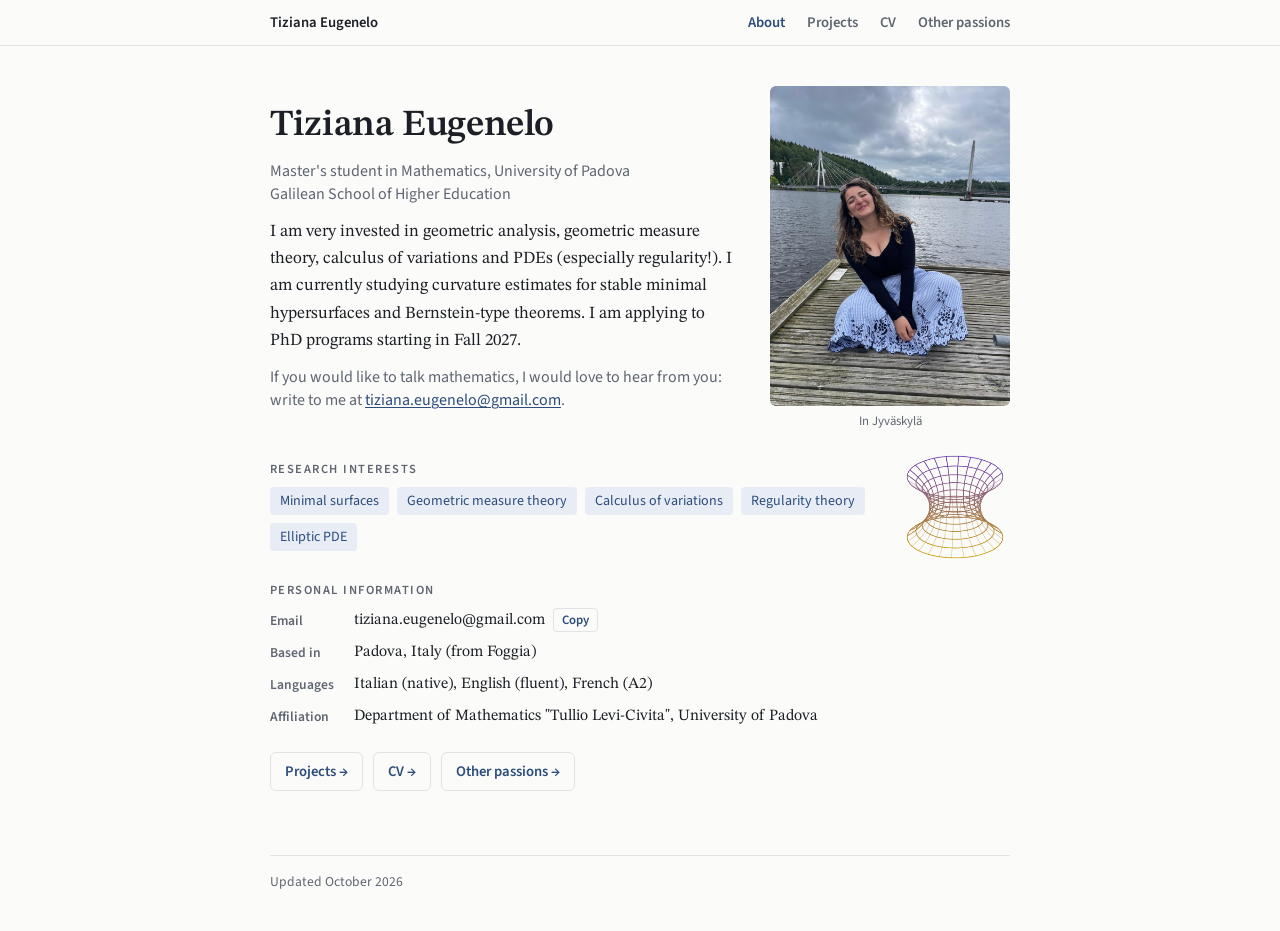
==== commit 9336af74: "Update index.html" ====
--- a/index.html
+++ b/index.html
@@ -64,7 +64,7 @@
   </section>
 </main>
 
-<footer><div>Updated September 2026 · Stage photo: Samuele Romano</div></footer>
+<footer><div>Updated October 2026</div></footer>
 <script>
 (function(){
   var btn=document.getElementById('copy');
--- a/style.css
+++ b/style.css
@@ -85,10 +85,10 @@
 .row .d{font:400 .85rem var(--sans);color:var(--muted);white-space:nowrap;text-align:right;font-variant-numeric:tabular-nums;padding-top:3px}
 
 /* Other passions */
-.gallery{display:grid;grid-template-columns:repeat(4,minmax(0,1fr));gap:18px 14px}
-.gallery figure{margin:0;display:grid;gap:6px;align-content:start;min-width:0}
-.gallery img{width:100%;height:auto;aspect-ratio:4/3;object-fit:cover;border-radius:4px;display:block;background:var(--rule)}
-.gallery figcaption{font:400 .82rem/1.35 var(--sans);color:var(--muted)}
+.gallery{display:flex;flex-wrap:wrap;justify-content:center;gap:40px 28px;padding-block:8px}
+.gallery figure{margin:0;display:grid;gap:10px;align-content:start;min-width:0;flex:0 0 calc((100% - 56px)/3)}
+.gallery img{width:100%;height:auto;aspect-ratio:5/4;object-fit:cover;border-radius:12px;display:block;background:var(--rule)}
+.gallery figcaption{font:400 .82rem/1.5 var(--sans);color:var(--muted)}
 .gallery figcaption b{font-weight:600;color:var(--ink)}
 
 footer{max-width:780px;margin:0 auto;padding-inline:20px;padding-block:0 40px;font:400 .85rem var(--sans);color:var(--muted)}
@@ -101,7 +101,9 @@
   .photo{width:140px}
   .interests{grid-template-columns:1fr 84px}
   canvas{width:84px;height:84px}
-  .gallery{grid-template-columns:repeat(2,minmax(0,1fr))}
+  .gallery{gap:32px 18px}
+  .gallery figure{flex-basis:calc((100% - 18px)/2)}
+  .gallery img{border-radius:10px}
   .proj.withfig{grid-template-columns:minmax(0,1fr)}
   .proj.withfig > .pfig{grid-column:1;grid-row:auto;order:-1;width:84px;height:84px}
   h1{font-size:1.9rem}
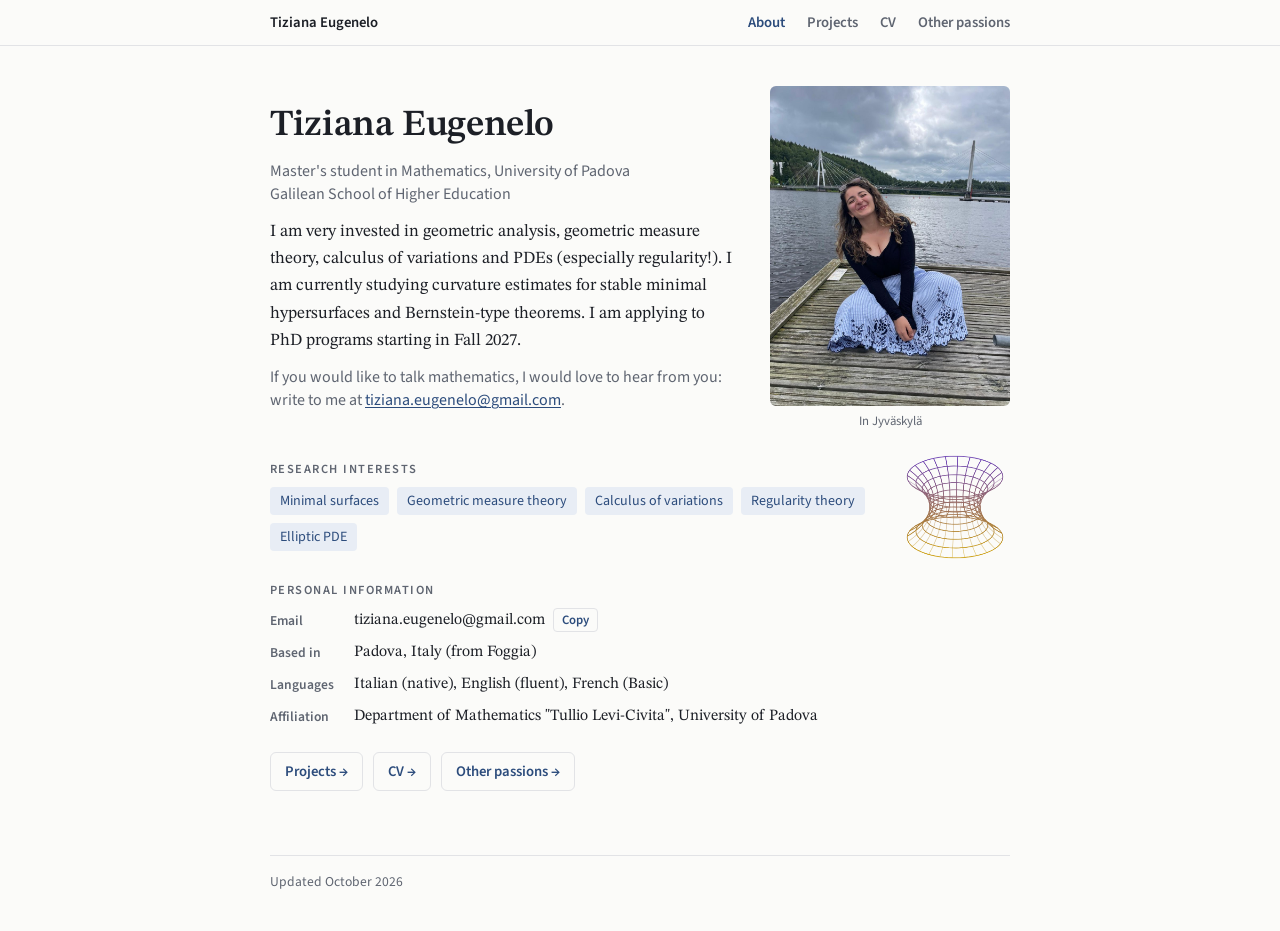
==== commit 4e8cd16e: "Update index.html" ====
--- a/index.html
+++ b/index.html
@@ -52,7 +52,7 @@
       <dl class="facts">
         <dt>Email</dt><dd><span id="email">tiziana.eugenelo@gmail.com</span><button class="copy" id="copy" type="button">Copy</button></dd>
         <dt>Based in</dt><dd>Padova, Italy (from Foggia)</dd>
-        <dt>Languages</dt><dd>Italian (native), English (fluent), French (A2)</dd>
+        <dt>Languages</dt><dd>Italian (native), English (fluent), French (Basic)</dd>
         <dt>Affiliation</dt><dd>Department of Mathematics "Tullio Levi-Civita", University of Padova</dd>
       </dl>
     </div>
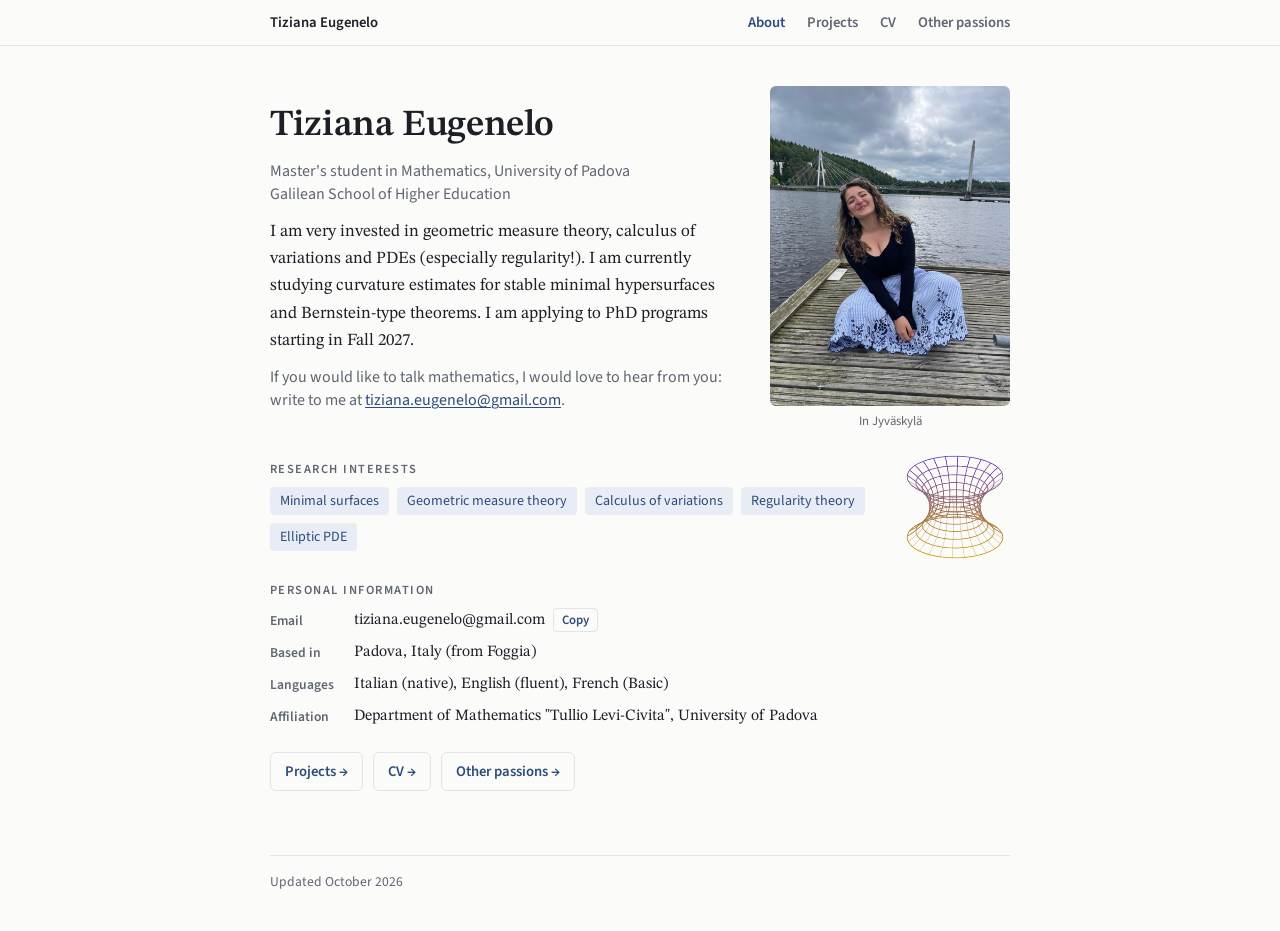
==== commit dad13b79: "Update index.html" ====
--- a/index.html
+++ b/index.html
@@ -33,7 +33,7 @@
       <div>
         <h1>Tiziana Eugenelo</h1>
         <p class="role">Master's student in Mathematics, University of Padova<br>Galilean School of Higher Education</p>
-        <p>I am very invested in geometric analysis, geometric measure theory, calculus of variations and PDEs (especially regularity!). I am currently studying curvature estimates for stable minimal hypersurfaces and Bernstein-type theorems. I am applying to PhD programs starting in Fall 2027.</p>
+        <p>I am very invested in geometric measure theory, calculus of variations and PDEs (especially regularity!). I am currently studying curvature estimates for stable minimal hypersurfaces and Bernstein-type theorems. I am applying to PhD programs starting in Fall 2027.</p>
         <p class="role">If you would like to talk mathematics, I would love to hear from you: write to me at <a href="mailto:tiziana.eugenelo@gmail.com" class="mail">tiziana.eugenelo@gmail.com</a>.</p>
       </div>
       <div class="fig">
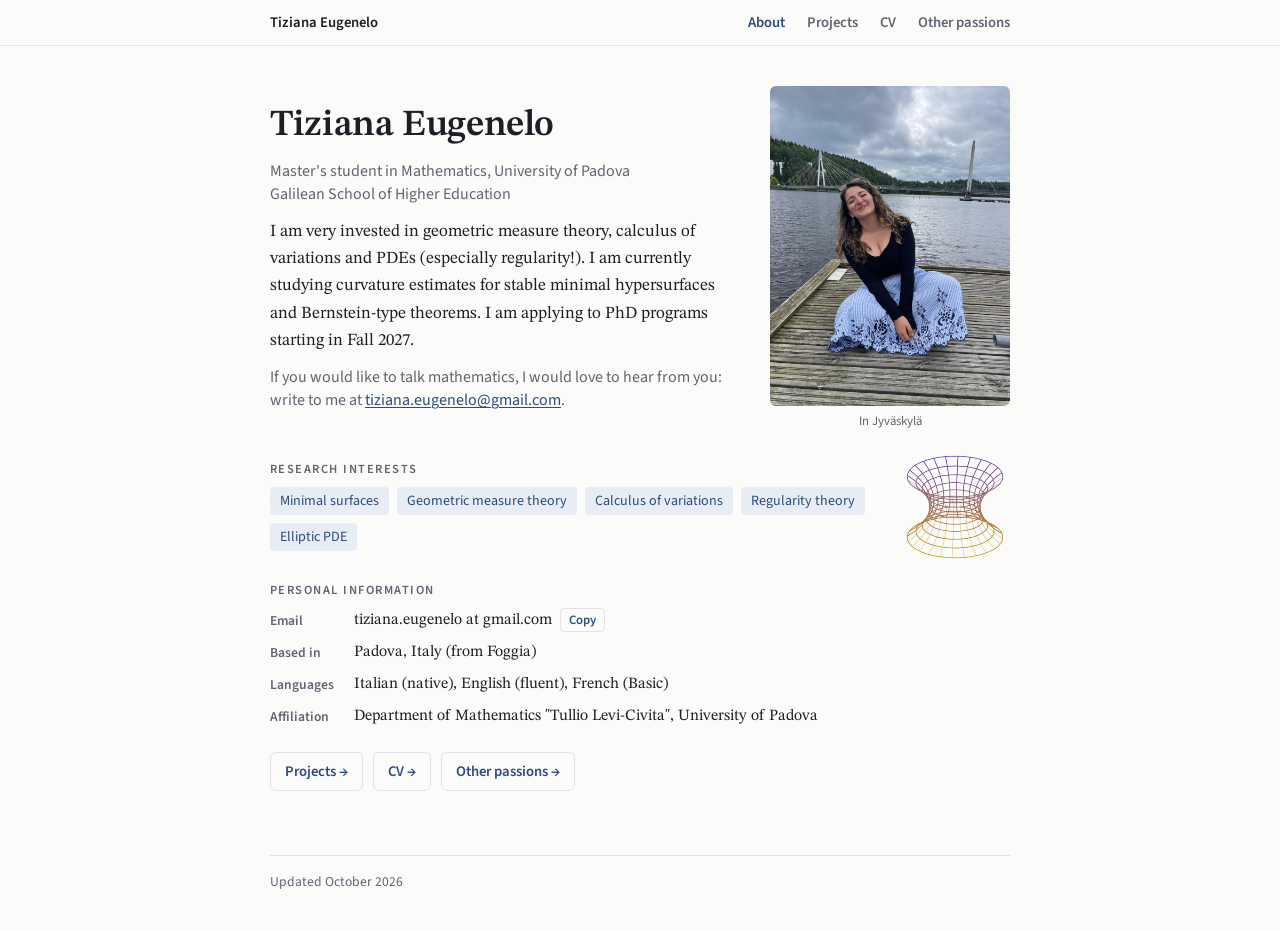
==== commit 2d72b699: "Update index.html" ====
--- a/index.html
+++ b/index.html
@@ -50,7 +50,7 @@
     <div class="block">
       <h3>Personal information</h3>
       <dl class="facts">
-        <dt>Email</dt><dd><span id="email">tiziana.eugenelo@gmail.com</span><button class="copy" id="copy" type="button">Copy</button></dd>
+        <dt>Email</dt><dd><span id="email">tiziana.eugenelo at gmail.com</span><button class="copy" id="copy" type="button">Copy</button></dd>
         <dt>Based in</dt><dd>Padova, Italy (from Foggia)</dd>
         <dt>Languages</dt><dd>Italian (native), English (fluent), French (Basic)</dd>
         <dt>Affiliation</dt><dd>Department of Mathematics "Tullio Levi-Civita", University of Padova</dd>
